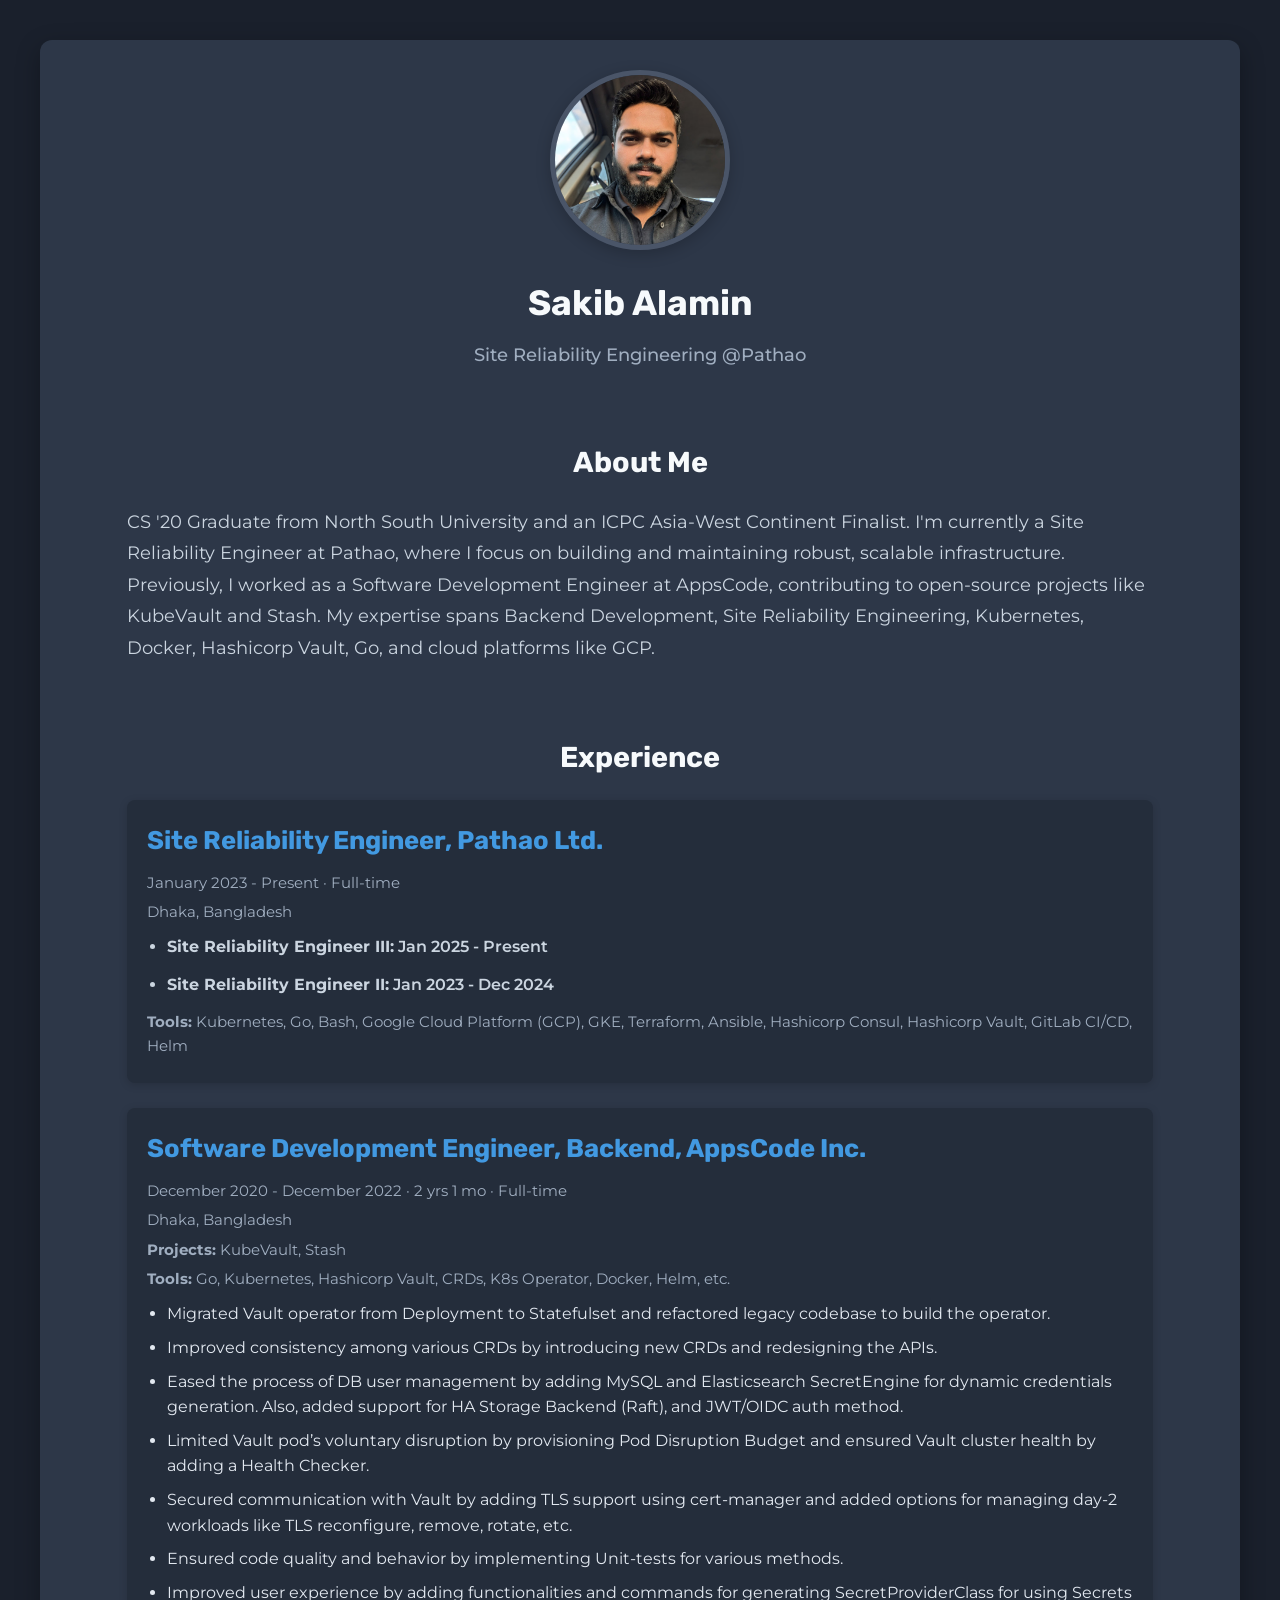
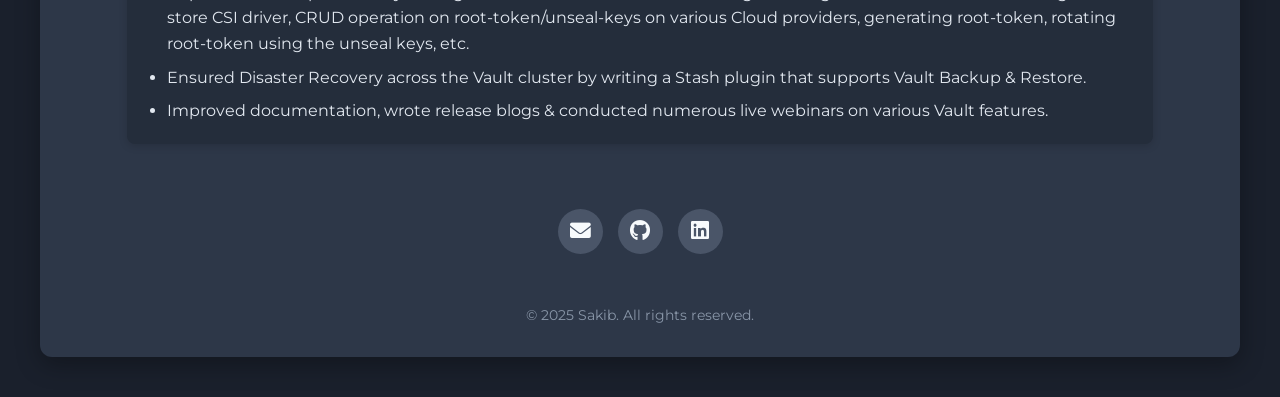
==== index.html @ 0e3717a7 "update 2025" ====
<!DOCTYPE html>
<html lang="en">
<head>
  <title>Sakib Alamin</title>
  <link rel="shortcut icon" type="image/png" href="images/favicon.png"/>
  <meta charset="utf-8">
  <meta name="viewport" content="width=device-width, initial-scale=1">
  <link href="https://fonts.googleapis.com/css2?family=Montserrat:wght@400;500;600;700&family=Rubik:wght@500;700;900&display=swap" rel="stylesheet">
  <link rel="stylesheet" href="https://cdnjs.cloudflare.com/ajax/libs/font-awesome/6.0.0-beta3/css/all.min.css" referrerpolicy="no-referrer" />
  <link rel="stylesheet" href="css/style.css">
</head>
<body>
  <div class="main-content">
    <section class="home section"> 
      <div class="container">
        <div class="intro">
          <img src="images/sakib.jpg" alt="profile" class="shadow-dark">
          <h1> Sakib Alamin </h1>
          <p class="tagline">Site Reliability Engineering @Pathao</p>

          <h2 class="section-title">About Me</h2>
          <p class="about-text">
            CS '20 Graduate from North South University and an ICPC Asia-West Continent Finalist.
            I'm currently a Site Reliability Engineer at Pathao, where I focus on building and maintaining robust, scalable infrastructure.
            Previously, I worked as a Software Development Engineer at AppsCode, contributing to open-source projects like KubeVault and Stash.
            My expertise spans Backend Development, Site Reliability Engineering, Kubernetes, Docker, Hashicorp Vault, Go, and cloud platforms like GCP.
          </p>

          <h2 class="section-title">Experience</h2>
          <div class="experience-section">

            <div class="job-entry">
              <h3>Site Reliability Engineer, Pathao Ltd.</h3>
              <p class="job-duration">January 2023 - Present · Full-time</p>
              <p class="job-location">Dhaka, Bangladesh</p>
              <ul class="job-details">
                <li><strong>Site Reliability Engineer III:</strong> Jan 2025 - Present</li>
                <li><strong>Site Reliability Engineer II:</strong> Jan 2023 - Dec 2024</li>
              </ul>
              <p class="job-tools">
                <strong>Tools:</strong> Kubernetes, Go, Bash, Google Cloud Platform (GCP), GKE, Terraform, Ansible, Hashicorp Consul, Hashicorp Vault, GitLab CI/CD, Helm
              </p>
            </div>

            <div class="job-entry">
              <h3>Software Development Engineer, Backend, AppsCode Inc.</h3>
              <p class="job-duration">December 2020 - December 2022 · 2 yrs 1 mo · Full-time</p>
              <p class="job-location">Dhaka, Bangladesh</p>
              <p class="job-projects"><strong>Projects:</strong> KubeVault, Stash</p>
              <p class="job-tools"><strong>Tools:</strong> Go, Kubernetes, Hashicorp Vault, CRDs, K8s Operator, Docker, Helm, etc.</p>
              <ul class="job-responsibilities">
                <li>Migrated Vault operator from Deployment to Statefulset and refactored legacy codebase to build the operator.</li>
                <li>Improved consistency among various CRDs by introducing new CRDs and redesigning the APIs.</li>
                <li>Eased the process of DB user management by adding MySQL and Elasticsearch SecretEngine for dynamic credentials generation. Also, added support for HA Storage Backend (Raft), and JWT/OIDC auth method.</li>
                <li>Limited Vault pod’s voluntary disruption by provisioning Pod Disruption Budget and ensured Vault cluster health by adding a Health Checker.</li>
                <li>Secured communication with Vault by adding TLS support using cert-manager and added options for managing day-2 workloads like TLS reconfigure, remove, rotate, etc.</li>
                <li>Ensured code quality and behavior by implementing Unit-tests for various methods.</li>
                <li>Improved user experience by adding functionalities and commands for generating SecretProviderClass for using Secrets store CSI driver, CRUD operation on root-token/unseal-keys on various Cloud providers, generating root-token, rotating root-token using the unseal keys, etc.</li>
                <li>Ensured Disaster Recovery across the Vault cluster by writing a Stash plugin that supports Vault Backup & Restore.</li>
                <li>Improved documentation, wrote release blogs & conducted numerous live webinars on various Vault features.</li>
              </ul>
            </div>

          </div> <div class="social-links">
            <a href="mailto:sakibalamin162@gmail.com" target="_blank" title="Email"><i class="fas fa-envelope"></i></a>
            <a href="https://github.com/sakiib" target="_blank" title="GitHub"><i class="fab fa-github"></i></a>
            <a href="https://www.linkedin.com/in/sakibalamin/" target="_blank" title="LinkedIn"><i class="fab fa-linkedin"></i></a>
          </div>
          <div class="footer">
            <p>&copy; 2025 Sakib. All rights reserved.</p>
          </div> 
        </div>
      </div> 
    </section>
  </div>
</body>
</html>
---- css/style.css ----
/*Google fonts*/
 @import url('https://fonts.googleapis.com/css?family=Montserrat:400,500,600,700&display=swap');
 @import url('https://fonts.googleapis.com/css?family=Rubik:500,700,900&display=swap');

/* Universal styles */
* {
    margin: 0;
    padding: 0;
    box-sizing: border-box;
}

html, body {
    /* Removed height: 100% to allow natural content height */
    font-family: 'Montserrat', sans-serif; /* Default body font */
    line-height: 1.6;
    color: #E2E8F0; /* Light gray for general text */
    overflow-x: hidden; /* Prevent horizontal scroll */
    overflow-y: auto; /* Enable vertical scrolling if content overflows */
}

a {
    color: #4299E1; /* A subtle blue for links */
    text-decoration: none;
    transition: color 0.3s ease;
}

a:hover {
    color: #63B3ED; /* Slightly lighter blue on hover */
}

/* Helper classes */
.shadow-dark {
    box-shadow: 0 4px 15px rgba(0, 0, 0, 0.2); /* Softer, slightly larger shadow */
}

/* Main Layout */
.main-content {
    /* Removed min-height: 100vh to allow content to dictate height */
    /* Removed display: flex and align-items: flex-start to allow natural block flow */
    justify-content: center; /* Center horizontally */
    background-color: #1A202C; /* A dark charcoal/blue-gray for the background */
    padding: 20px; /* Add some padding around the content */
}

.section {
    /* Removed display: flex and align-items: flex-start to allow natural block flow */
    /* Removed justify-content: center as it's redundant with container margin: auto */
    width: 100%;
}

.container {
    /* max-width: 800px; Increased max-width for better readability */
    width: 100%;
    margin: auto;
    padding: 20px; /* Inner padding for the container */
}

/* Home Section - Intro (main card) */
.home .intro {
    text-align: center;
    display: flex;
    flex-direction: column; /* Stack elements vertically */
    align-items: center; /* Center items within the column */
    padding: 30px; /* Padding inside the intro box */
    background-color: #2D3748; /* Slightly lighter dark background for the content box */
    border-radius: 12px; /* Nicer rounded corners */
    box-shadow: 0 8px 25px rgba(0, 0, 0, 0.3); /* More pronounced shadow for the card effect */
}

.home .intro img {
    height: 180px; /* Slightly adjusted size */
    width: 180px;
    border-radius: 50%;
    border: 5px solid #4A5568; /* Softer, complementary border color */
    object-fit: cover; /* Ensures image covers the area */
    margin-bottom: 25px; /* Spacing below image */
}

.home .intro h1 {
    font-family: 'Rubik', sans-serif;
    font-size: 2.2rem; /* Scaled font size */
    color: #F7FAFC; /* Pure white for heading */
    font-weight: 700;
    margin: 0 0 10px; /* Adjusted margin */
}

.home .intro p.tagline {
    font-size: 1.1rem;
    font-weight: 500;
    color: #A0AEC0; /* Slightly lighter gray for tagline */
    margin-bottom: 30px; /* More spacing below tagline */
}

/* Section Titles (About, Experience) */
.section-title {
    font-family: 'Rubik', sans-serif;
    font-size: 1.8rem;
    color: #F7FAFC;
    font-weight: 700;
    margin-top: 40px; /* Spacing above section titles */
    margin-bottom: 20px;
    text-align: center;
    width: 100%; /* Ensure it takes full width for centering */
}

/* About Me section */
p.about-text {
    font-size: 1.1rem;
    font-weight: 400;
    color: #CBD5E0; /* Softer text color */
    margin-bottom: 30px; /* Spacing below paragraph */
    line-height: 1.8; /* Improved line height for readability */
    text-align: left; /* Align about text left */
    /* max-width: 600px; Constrain width for readability */
    width: 90%;
    margin-left: auto;
    margin-right: auto;
}

/* Experience Section */
.experience-section {
    width: 90%;
    text-align: left; /* Align job entries left */
    /* max-width: 600px; Constrain width for readability */

    margin-left: auto;
    margin-right: auto;
}

.job-entry {
    background-color: #242D3B; /* Even darker background for individual job entries */
    padding: 20px;
    border-radius: 8px;
    margin-bottom: 25px; /* Space between job entries */
    box-shadow: 0 2px 8px rgba(0, 0, 0, 0.15); /* Subtle shadow for entries */
    transition: transform 0.3s ease, box-shadow 0.3s ease;
}

.job-entry:hover {
    transform: translateY(-5px); /* Slight lift on hover */
    box-shadow: 0 6px 15px rgba(0, 0, 0, 0.25);
}

.job-entry h3 {
    font-family: 'Rubik', sans-serif;
    font-size: 1.6rem; /* Slightly larger for company name */
    color: #4299E1; /* A more prominent blue */
    margin-bottom: 10px; /* More space below company name */
    font-weight: 700; /* Bolder */
}

.job-duration, .job-location, .job-projects, .job-tools {
    font-size: 0.95rem;
    color: #A0AEC0; /* Lighter gray for meta info */
    margin-bottom: 5px;
}

.job-details, .job-responsibilities {
    list-style-type: disc; /* Or 'none' if preferred without bullets */
    margin-left: 20px;
    padding-left: 0;
    margin-top: 10px;
    font-size: 1rem;
    color: #E2E8F0;
}

.job-details li {
    font-weight: 600; /* Make nested roles bolder */
    color: #CBD5E0; /* Keep existing color */
    margin-bottom: 12px; /* Increased spacing for better separation */
}

.job-responsibilities li {
    margin-bottom: 8px;
}

.job-responsibilities li:last-child {
    margin-bottom: 0;
}


/* Social Links */
.social-links {
    margin-top: 40px; /* More spacing before social links */
    display: flex;
    justify-content: center; /* Center social icons horizontally */
    gap: 15px;
}

.social-links a {
    height: 45px;
    width: 45px;
    background-color: #4A5568;
    color: #F7FAFC;
    border-radius: 50%;
    transition: all 0.3s ease;
    font-size: 1.3rem;
    display: flex; /* Use flexbox for perfect centering of icon */
    justify-content: center;
    align-items: center;
}

.social-links a:hover {
    background-color: #4299E1;
    transform: translateY(-3px);
    box-shadow: 0 5px 10px rgba(0, 0, 0, 0.2);
}

/* Footer */
.footer p {
    margin-top: 50px; /* More standard spacing */
    color: #A0AEC0;
    font-size: 0.9rem;
    opacity: 0.8;
}

/* Responsive Adjustments */
@media (max-width: 768px) {
    .main-content {
        padding: 15px;
    }

    .home .intro {
        padding: 20px;
    }

    .home .intro img {
        height: 150px;
        width: 150px;
        margin-bottom: 20px;
    }

    .home .intro h1 {
        font-size: 1.8rem;
    }

    .home .intro p.tagline, p.about-text {
        font-size: 1rem;
    }
    .section-title {
        font-size: 1.5rem;
        margin-top: 30px;
    }

    .job-entry h3 {
        font-size: 1.2rem;
    }
    .job-details li, .job-responsibilities li {
        font-size: 0.9rem;
    }

    .social-links {
        gap: 10px;
    }

    .social-links a {
        height: 40px;
        width: 40px;
        line-height: 40px;
        font-size: 1.1rem;
    }

    .footer p {
        margin-top: 30px;
        font-size: 0.8rem;
    }
}

@media (max-width: 480px) {
    .main-content {
        padding: 10px;
    }

    .home .intro {
        padding: 15px;
    }

    .home .intro img {
        height: 120px;
        width: 120px;
    }

    .home .intro h1 {
        font-size: 1.5rem;
    }
    .section-title {
        font-size: 1.3rem;
    }
    .job-entry h3 {
        font-size: 1.1rem;
    }
    .job-details li, .job-responsibilities li {
        font-size: 0.85rem;
    }
}
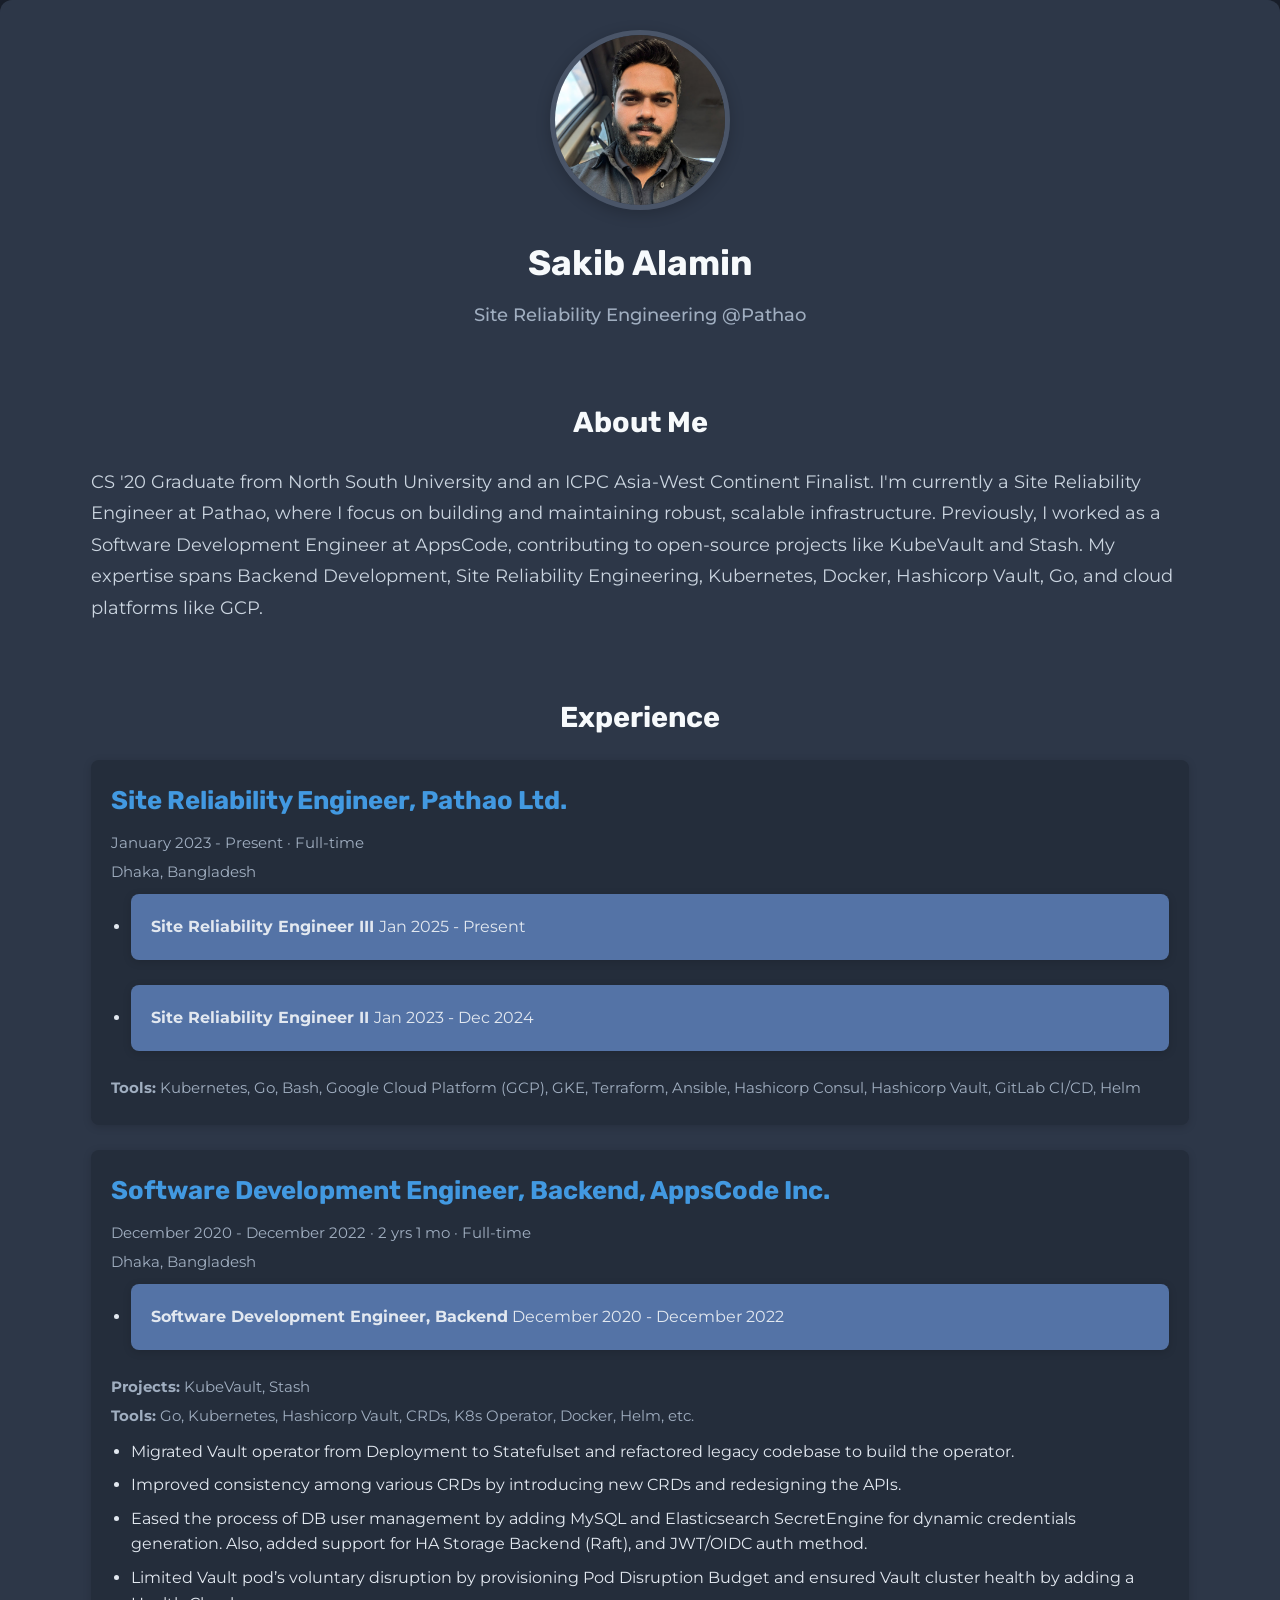
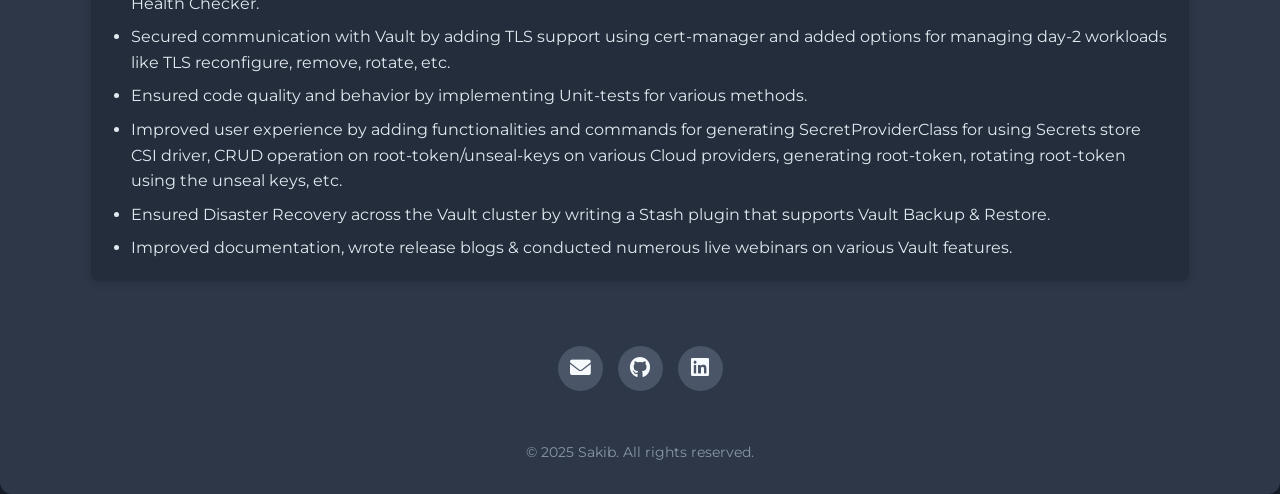
==== commit 5bf6dcce: "update 2025" ====
--- a/index.html
+++ b/index.html
@@ -34,8 +34,8 @@
               <p class="job-duration">January 2023 - Present · Full-time</p>
               <p class="job-location">Dhaka, Bangladesh</p>
               <ul class="job-details">
-                <li><strong>Site Reliability Engineer III:</strong> Jan 2025 - Present</li>
-                <li><strong>Site Reliability Engineer II:</strong> Jan 2023 - Dec 2024</li>
+                <li><strong>Site Reliability Engineer III </strong> Jan 2025 - Present</li>
+                <li><strong>Site Reliability Engineer II </strong> Jan 2023 - Dec 2024</li>
               </ul>
               <p class="job-tools">
                 <strong>Tools:</strong> Kubernetes, Go, Bash, Google Cloud Platform (GCP), GKE, Terraform, Ansible, Hashicorp Consul, Hashicorp Vault, GitLab CI/CD, Helm
@@ -46,6 +46,9 @@
               <h3>Software Development Engineer, Backend, AppsCode Inc.</h3>
               <p class="job-duration">December 2020 - December 2022 · 2 yrs 1 mo · Full-time</p>
               <p class="job-location">Dhaka, Bangladesh</p>
+              <ul class="job-details">
+                <li><strong>Software Development Engineer, Backend</strong> December 2020 - December 2022</li>
+              </ul>
               <p class="job-projects"><strong>Projects:</strong> KubeVault, Stash</p>
               <p class="job-tools"><strong>Tools:</strong> Go, Kubernetes, Hashicorp Vault, CRDs, K8s Operator, Docker, Helm, etc.</p>
               <ul class="job-responsibilities">
--- a/css/style.css
+++ b/css/style.css
@@ -39,7 +39,7 @@
     /* Removed display: flex and align-items: flex-start to allow natural block flow */
     justify-content: center; /* Center horizontally */
     background-color: #1A202C; /* A dark charcoal/blue-gray for the background */
-    padding: 20px; /* Add some padding around the content */
+    /* padding: 20px; Add some padding around the content */
 }
 
 .section {
@@ -52,7 +52,7 @@
     /* max-width: 800px; Increased max-width for better readability */
     width: 100%;
     margin: auto;
-    padding: 20px; /* Inner padding for the container */
+    /* padding: 20px; Inner padding for the container */
 }
 
 /* Home Section - Intro (main card) */
@@ -165,9 +165,12 @@
 }
 
 .job-details li {
-    font-weight: 600; /* Make nested roles bolder */
-    color: #CBD5E0; /* Keep existing color */
-    margin-bottom: 12px; /* Increased spacing for better separation */
+    background-color: #5473a6; /* Even darker background for individual job entries */
+    padding: 20px;
+    border-radius: 8px;
+    margin-bottom: 25px; /* Space between job entries */
+    box-shadow: 0 2px 8px rgba(0, 0, 0, 0.15); /* Subtle shadow for entries */
+    transition: transform 0.3s ease, box-shadow 0.3s ease;
 }
 
 .job-responsibilities li {
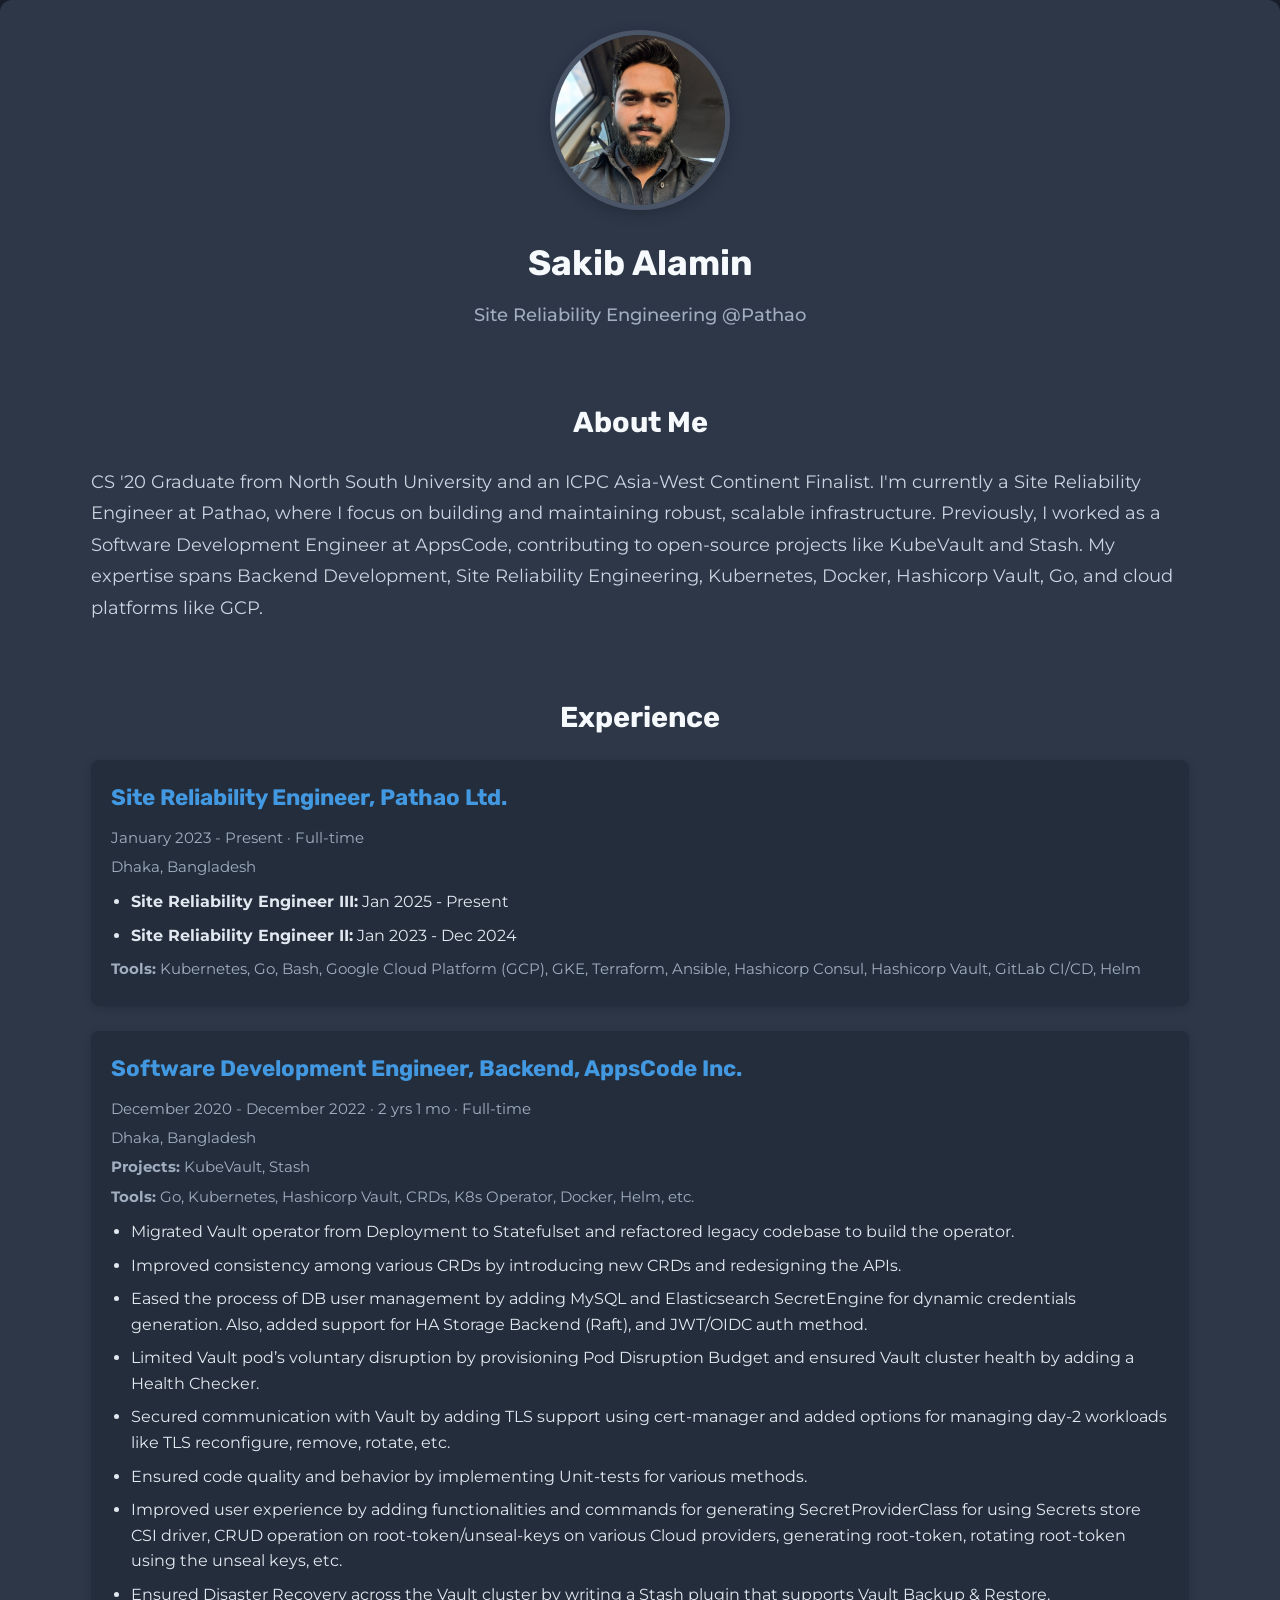
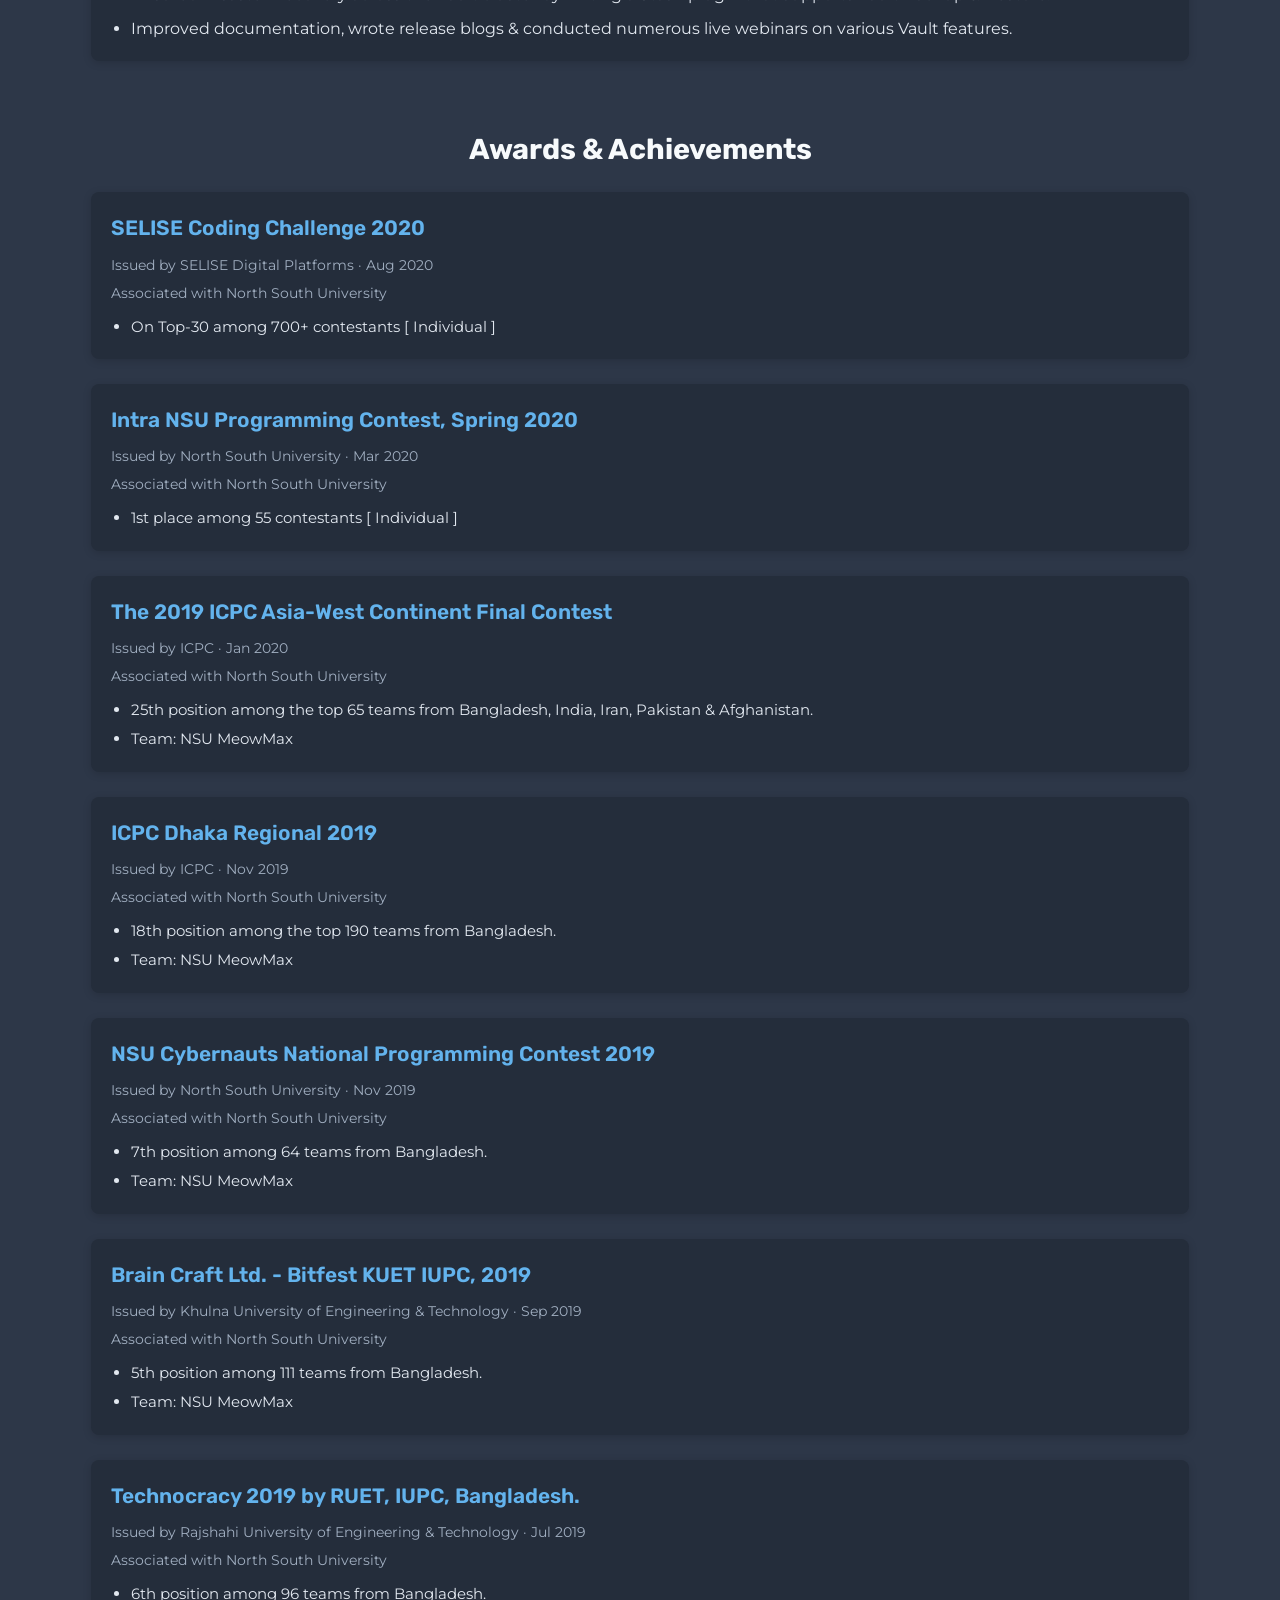
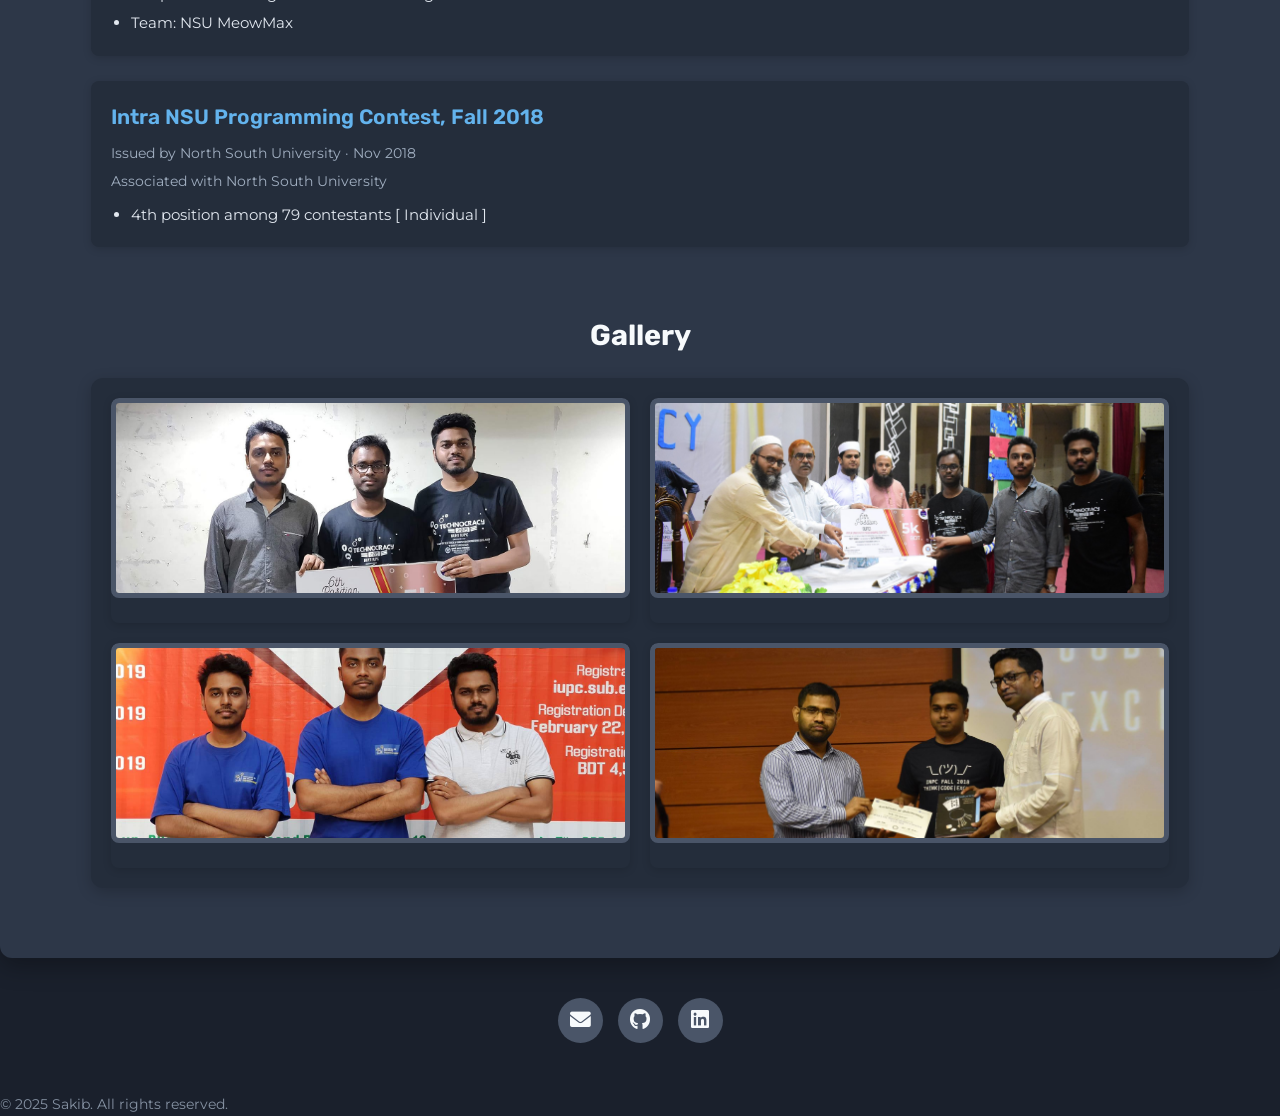
==== commit e26c99bb: "update 2025" ====
--- a/index.html
+++ b/index.html
@@ -34,8 +34,8 @@
               <p class="job-duration">January 2023 - Present · Full-time</p>
               <p class="job-location">Dhaka, Bangladesh</p>
               <ul class="job-details">
-                <li><strong>Site Reliability Engineer III </strong> Jan 2025 - Present</li>
-                <li><strong>Site Reliability Engineer II </strong> Jan 2023 - Dec 2024</li>
+                <li><strong>Site Reliability Engineer III:</strong> Jan 2025 - Present</li>
+                <li><strong>Site Reliability Engineer II:</strong> Jan 2023 - Dec 2024</li>
               </ul>
               <p class="job-tools">
                 <strong>Tools:</strong> Kubernetes, Go, Bash, Google Cloud Platform (GCP), GKE, Terraform, Ansible, Hashicorp Consul, Hashicorp Vault, GitLab CI/CD, Helm
@@ -46,9 +46,6 @@
               <h3>Software Development Engineer, Backend, AppsCode Inc.</h3>
               <p class="job-duration">December 2020 - December 2022 · 2 yrs 1 mo · Full-time</p>
               <p class="job-location">Dhaka, Bangladesh</p>
-              <ul class="job-details">
-                <li><strong>Software Development Engineer, Backend</strong> December 2020 - December 2022</li>
-              </ul>
               <p class="job-projects"><strong>Projects:</strong> KubeVault, Stash</p>
               <p class="job-tools"><strong>Tools:</strong> Go, Kubernetes, Hashicorp Vault, CRDs, K8s Operator, Docker, Helm, etc.</p>
               <ul class="job-responsibilities">
@@ -64,6 +61,102 @@
               </ul>
             </div>
 
+          </div> <h2 class="section-title">Awards & Achievements</h2>
+          <div class="awards-section">
+
+            <div class="award-entry">
+              <h3>SELISE Coding Challenge 2020</h3>
+              <p class="award-meta">Issued by SELISE Digital Platforms · Aug 2020</p>
+              <p class="award-association">Associated with North South University</p>
+              <ul class="award-details">
+                <li>On Top-30 among 700+ contestants [ Individual ]</li>
+              </ul>
+            </div>
+
+            <div class="award-entry">
+              <h3>Intra NSU Programming Contest, Spring 2020</h3>
+              <p class="award-meta">Issued by North South University · Mar 2020</p>
+              <p class="award-association">Associated with North South University</p>
+              <ul class="award-details">
+                <li>1st place among 55 contestants [ Individual ]</li>
+              </ul>
+            </div>
+
+            <div class="award-entry">
+              <h3>The 2019 ICPC Asia-West Continent Final Contest</h3>
+              <p class="award-meta">Issued by ICPC · Jan 2020</p>
+              <p class="award-association">Associated with North South University</p>
+              <ul class="award-details">
+                <li>25th position among the top 65 teams from Bangladesh, India, Iran, Pakistan & Afghanistan.</li>
+                <li>Team: NSU MeowMax</li>
+              </ul>
+            </div>
+
+            <div class="award-entry">
+              <h3>ICPC Dhaka Regional 2019</h3>
+              <p class="award-meta">Issued by ICPC · Nov 2019</p>
+              <p class="award-association">Associated with North South University</p>
+              <ul class="award-details">
+                <li>18th position among the top 190 teams from Bangladesh.</li>
+                <li>Team: NSU MeowMax</li>
+              </ul>
+            </div>
+
+            <div class="award-entry">
+              <h3>NSU Cybernauts National Programming Contest 2019</h3>
+              <p class="award-meta">Issued by North South University · Nov 2019</p>
+              <p class="award-association">Associated with North South University</p>
+              <ul class="award-details">
+                <li>7th position among 64 teams from Bangladesh.</li>
+                <li>Team: NSU MeowMax</li>
+              </ul>
+            </div>
+
+            <div class="award-entry">
+              <h3>Brain Craft Ltd. - Bitfest KUET IUPC, 2019</h3>
+              <p class="award-meta">Issued by Khulna University of Engineering & Technology · Sep 2019</p>
+              <p class="award-association">Associated with North South University</p>
+              <ul class="award-details">
+                <li>5th position among 111 teams from Bangladesh.</li>
+                <li>Team: NSU MeowMax</li>
+              </ul>
+            </div>
+
+            <div class="award-entry">
+              <h3>Technocracy 2019 by RUET, IUPC, Bangladesh.</h3>
+              <p class="award-meta">Issued by Rajshahi University of Engineering & Technology · Jul 2019</p>
+              <p class="award-association">Associated with North South University</p>
+              <ul class="award-details">
+                <li>6th position among 96 teams from Bangladesh.</li>
+                <li>Team: NSU MeowMax</li>
+              </ul>
+            </div>
+
+            <div class="award-entry">
+              <h3>Intra NSU Programming Contest, Fall 2018</h3>
+              <p class="award-meta">Issued by North South University · Nov 2018</p>
+              <p class="award-association">Associated with North South University</p>
+              <ul class="award-details">
+                <li>4th position among 79 contestants [ Individual ]</li>
+              </ul>
+            </div>
+          
+          </div> <h2 class="section-title">Gallery</h2>
+          <div class="image-gallery">
+            <div class="gallery-item">
+              <img src="images/image-1.jpg" alt="Description of image 1">
+            </div>
+            <div class="gallery-item">
+              <img src="images/image-2.jpg" alt="Description of image 2">
+            </div>
+            <div class="gallery-item">
+              <img src="images/image-3.jpg" alt="Description of image 3">
+            </div>
+            <div class="gallery-item">
+              <img src="images/image-4.jpg" alt="Description of image 4">
+            </div>
+            </div>
+
           </div> <div class="social-links">
             <a href="mailto:sakibalamin162@gmail.com" target="_blank" title="Email"><i class="fas fa-envelope"></i></a>
             <a href="https://github.com/sakiib" target="_blank" title="GitHub"><i class="fab fa-github"></i></a>
@@ -77,4 +170,4 @@
     </section>
   </div>
 </body>
-</html>
+</html>
--- a/css/style.css
+++ b/css/style.css
@@ -1,6 +1,6 @@
- /*Google fonts*/
- @import url('https://fonts.googleapis.com/css?family=Montserrat:400,500,600,700&display=swap');
- @import url('https://fonts.googleapis.com/css?family=Rubik:500,700,900&display=swap');
+/*Google fonts*/
+@import url('https://fonts.googleapis.com/css?family=Montserrat:400,500,600,700&display=swap');
+@import url('https://fonts.googleapis.com/css?family=Rubik:500,700,900&display=swap');
 
 /* Universal styles */
 * {
@@ -10,7 +10,6 @@
 }
 
 html, body {
-    /* Removed height: 100% to allow natural content height */
     font-family: 'Montserrat', sans-serif; /* Default body font */
     line-height: 1.6;
     color: #E2E8F0; /* Light gray for general text */
@@ -35,24 +34,17 @@
 
 /* Main Layout */
 .main-content {
-    /* Removed min-height: 100vh to allow content to dictate height */
-    /* Removed display: flex and align-items: flex-start to allow natural block flow */
     justify-content: center; /* Center horizontally */
     background-color: #1A202C; /* A dark charcoal/blue-gray for the background */
-    /* padding: 20px; Add some padding around the content */
 }
 
 .section {
-    /* Removed display: flex and align-items: flex-start to allow natural block flow */
-    /* Removed justify-content: center as it's redundant with container margin: auto */
     width: 100%;
 }
 
 .container {
-    /* max-width: 800px; Increased max-width for better readability */
     width: 100%;
     margin: auto;
-    /* padding: 20px; Inner padding for the container */
 }
 
 /* Home Section - Intro (main card) */
@@ -70,7 +62,7 @@
 .home .intro img {
     height: 180px; /* Slightly adjusted size */
     width: 180px;
-    border-radius: 50%;
+    border-radius: 50%; /* This makes the profile picture circular */
     border: 5px solid #4A5568; /* Softer, complementary border color */
     object-fit: cover; /* Ensures image covers the area */
     margin-bottom: 25px; /* Spacing below image */
@@ -91,7 +83,7 @@
     margin-bottom: 30px; /* More spacing below tagline */
 }
 
-/* Section Titles (About, Experience) */
+/* Section Titles (About, Experience, Awards, Gallery) */
 .section-title {
     font-family: 'Rubik', sans-serif;
     font-size: 1.8rem;
@@ -111,52 +103,58 @@
     margin-bottom: 30px; /* Spacing below paragraph */
     line-height: 1.8; /* Improved line height for readability */
     text-align: left; /* Align about text left */
-    /* max-width: 600px; Constrain width for readability */
     width: 90%;
     margin-left: auto;
     margin-right: auto;
 }
 
 /* Experience Section */
-.experience-section {
+.experience-section, .awards-section { /* Added .awards-section here for shared styling */
     width: 90%;
-    text-align: left; /* Align job entries left */
-    /* max-width: 600px; Constrain width for readability */
-
+    text-align: left;
     margin-left: auto;
     margin-right: auto;
 }
 
-.job-entry {
-    background-color: #242D3B; /* Even darker background for individual job entries */
+.job-entry, .award-entry { /* Shared styling for job and award entries */
+    background-color: #242D3B;
     padding: 20px;
     border-radius: 8px;
-    margin-bottom: 25px; /* Space between job entries */
-    box-shadow: 0 2px 8px rgba(0, 0, 0, 0.15); /* Subtle shadow for entries */
+    margin-bottom: 25px;
+    box-shadow: 0 2px 8px rgba(0, 0, 0, 0.15);
     transition: transform 0.3s ease, box-shadow 0.3s ease;
 }
 
-.job-entry:hover {
-    transform: translateY(-5px); /* Slight lift on hover */
+.job-entry:hover, .award-entry:hover {
+    transform: translateY(-5px);
     box-shadow: 0 6px 15px rgba(0, 0, 0, 0.25);
 }
 
 .job-entry h3 {
     font-family: 'Rubik', sans-serif;
-    font-size: 1.6rem; /* Slightly larger for company name */
-    color: #4299E1; /* A more prominent blue */
-    margin-bottom: 10px; /* More space below company name */
-    font-weight: 700; /* Bolder */
+    font-size: 1.4rem;
+    color: #4299E1;
+    margin-bottom: 10px;
+    font-weight: 700;
+}
+
+.job-entry h4 {
+    font-family: 'Montserrat', sans-serif;
+    font-size: 1.1rem;
+    color: #CBD5E0;
+    margin-top: 15px;
+    margin-bottom: 5px;
+    font-weight: 600;
 }
 
 .job-duration, .job-location, .job-projects, .job-tools {
     font-size: 0.95rem;
-    color: #A0AEC0; /* Lighter gray for meta info */
+    color: #A0AEC0;
     margin-bottom: 5px;
 }
 
 .job-details, .job-responsibilities {
-    list-style-type: disc; /* Or 'none' if preferred without bullets */
+    list-style-type: disc;
     margin-left: 20px;
     padding-left: 0;
     margin-top: 10px;
@@ -164,20 +162,43 @@
     color: #E2E8F0;
 }
 
-.job-details li {
-    background-color: #5473a6; /* Even darker background for individual job entries */
-    padding: 20px;
-    border-radius: 8px;
-    margin-bottom: 25px; /* Space between job entries */
-    box-shadow: 0 2px 8px rgba(0, 0, 0, 0.15); /* Subtle shadow for entries */
-    transition: transform 0.3s ease, box-shadow 0.3s ease;
-}
-
-.job-responsibilities li {
+.job-details li, .job-responsibilities li {
     margin-bottom: 8px;
 }
 
 .job-responsibilities li:last-child {
+    margin-bottom: 0;
+}
+
+/* Awards & Achievements Section */
+.award-entry h3 {
+    font-family: 'Rubik', sans-serif;
+    font-size: 1.3rem;
+    color: #63B3ED; /* Softer blue for award titles */
+    margin-bottom: 8px;
+    font-weight: 600;
+}
+
+.award-meta, .award-association {
+    font-size: 0.9rem;
+    color: #A0AEC0;
+    margin-bottom: 5px;
+}
+
+.award-details {
+    list-style-type: disc;
+    margin-left: 20px;
+    padding-left: 0;
+    margin-top: 10px;
+    font-size: 0.95rem;
+    color: #E2E8F0;
+}
+
+.award-details li {
+    margin-bottom: 5px;
+}
+
+.award-details li:last-child {
     margin-bottom: 0;
 }
 
@@ -217,6 +238,46 @@
     opacity: 0.8;
 }
 
+
+/* Image Gallery Section */
+.image-gallery {
+    width: 90%;
+    margin: 0 auto 40px auto; /* Center the gallery and add bottom margin */
+    display: grid;
+    grid-template-columns: repeat(2, 1fr); /* FORCES two columns */
+    gap: 20px; /* Space between images */
+    padding: 20px; /* Added padding around the whole gallery grid */
+    background-color: #242D3B; /* Slightly darker background for the gallery container */
+    border-radius: 12px;
+    box-shadow: 0 4px 15px rgba(0, 0, 0, 0.2);
+}
+
+.gallery-item {
+    border-radius: 8px;
+    overflow: hidden; /* Hide overflow for rounded corners on image */
+    box-shadow: 0 2px 8px rgba(0, 0, 0, 0.15);
+    transition: transform 0.3s ease, box-shadow 0.3s ease;
+    display: flex; /* Use flexbox to center image vertically if needed */
+    justify-content: center;
+    align-items: center;
+}
+
+.gallery-item:hover {
+    transform: scale(1.03); /* Subtle zoom on hover */
+    box-shadow: 0 8px 20px rgba(0, 0, 0, 0.3);
+}
+
+/* --- SPECIFICITY FIX FOR GALLERY IMAGES --- */
+/* This rule targets images specifically within the .image-gallery to override any broader image styles */
+.image-gallery .gallery-item img {
+    width: 100%;
+    height: 200px; /* Fixed height for rectangular images, adjust as needed */
+    object-fit: cover; /* Ensures images fill the space without distortion */
+    display: block; /* Remove extra space below image */
+    border-radius: 8px; /* Set to 8px for rectangular (or 0 for sharp) */
+}
+
+
 /* Responsive Adjustments */
 @media (max-width: 768px) {
     .main-content {
@@ -250,6 +311,22 @@
     }
     .job-details li, .job-responsibilities li {
         font-size: 0.9rem;
+    }
+
+    .award-entry h3 {
+        font-size: 1.1rem;
+    }
+    .award-meta, .award-association, .award-details li {
+        font-size: 0.85rem;
+    }
+
+    .image-gallery {
+        grid-template-columns: repeat(2, 1fr); /* Keep 2 columns on tablets */
+        gap: 15px;
+        padding: 15px;
+    }
+    .image-gallery .gallery-item img { /* Ensure specificity in media query too */
+        height: 180px; /* Adjust image height for tablets */
     }
 
     .social-links {
@@ -269,6 +346,18 @@
     }
 }
 
+/* New breakpoint for smaller screens (like portrait phones) */
+@media (max-width: 580px) {
+    .image-gallery {
+        grid-template-columns: 1fr; /* Stack images in a single column */
+        gap: 10px;
+        padding: 10px;
+    }
+    .image-gallery .gallery-item img { /* Ensure specificity in media query too */
+        height: 160px; /* Make images a bit taller when stacked */
+    }
+}
+
 @media (max-width: 480px) {
     .main-content {
         padding: 10px;
@@ -295,4 +384,10 @@
     .job-details li, .job-responsibilities li {
         font-size: 0.85rem;
     }
-}
+    .award-entry h3 {
+        font-size: 1rem;
+    }
+    .award-meta, .award-association, .award-details li {
+        font-size: 0.8rem;
+    }
+}
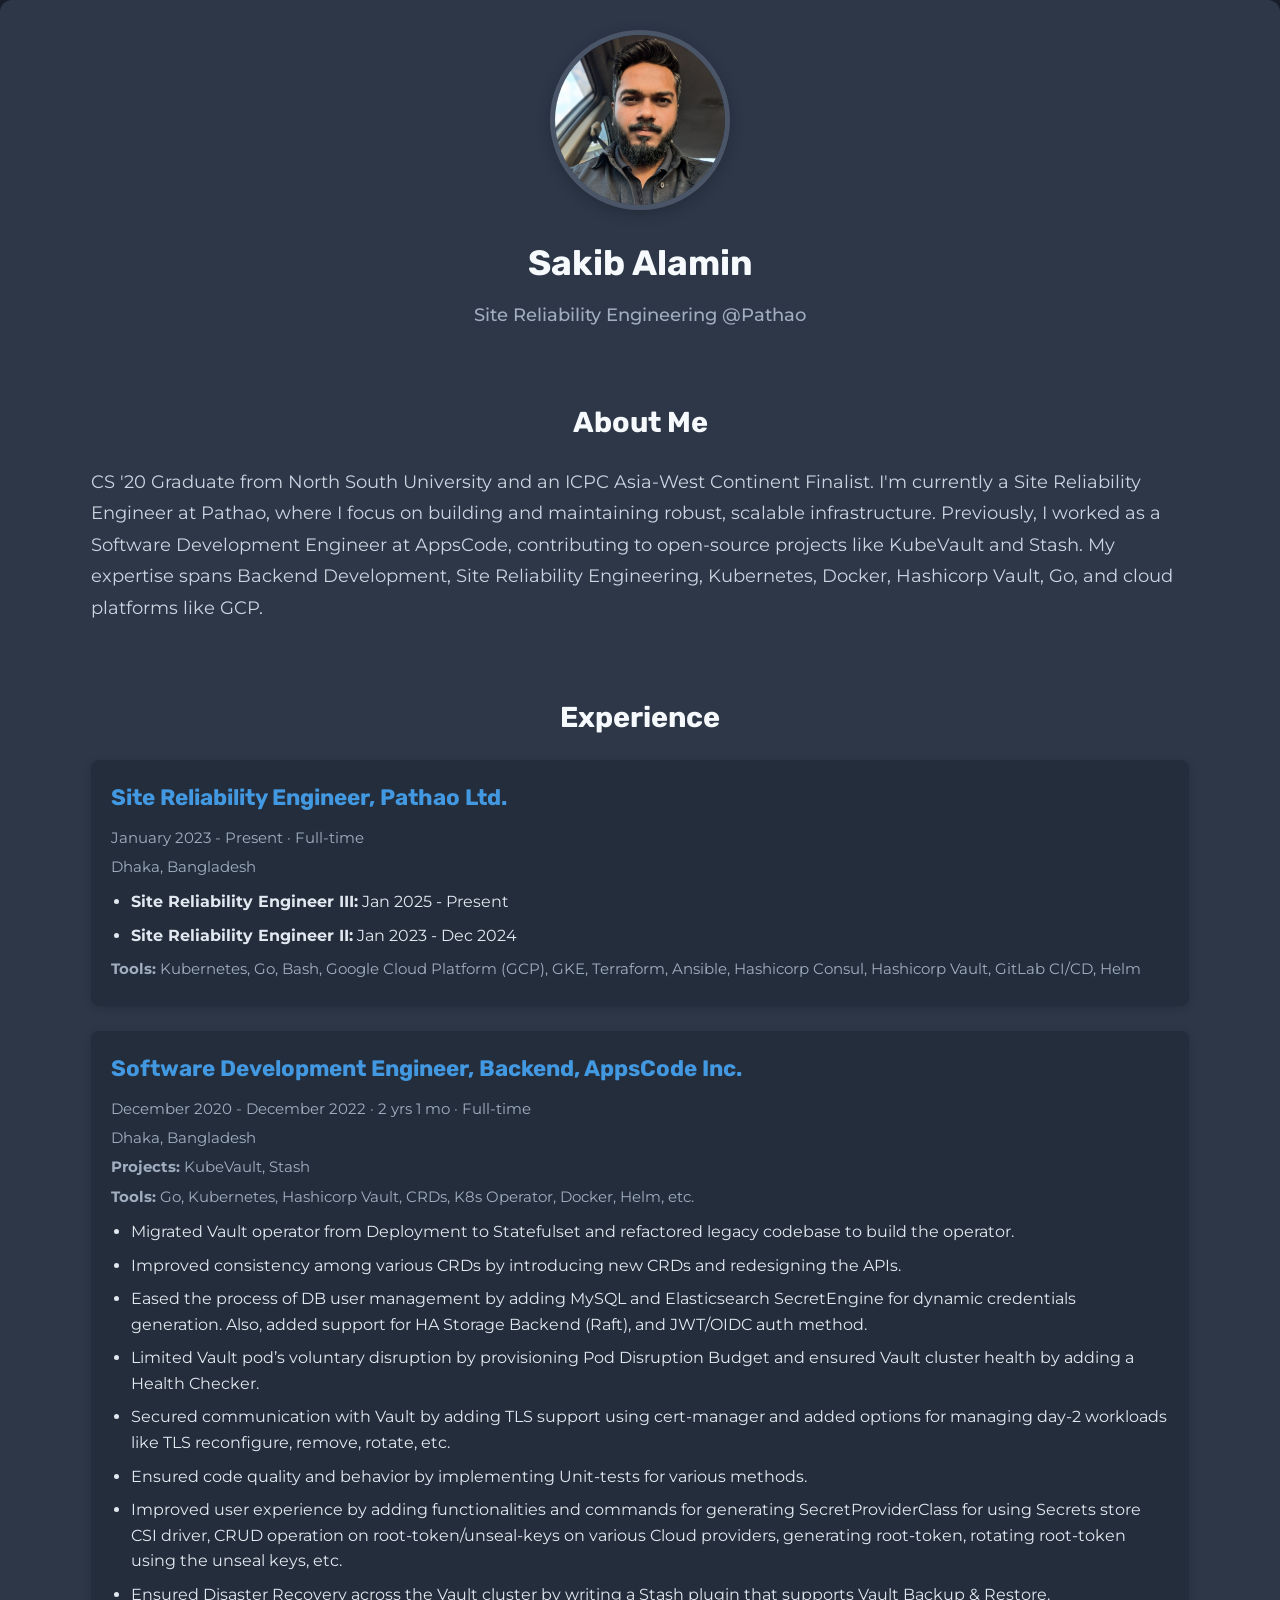
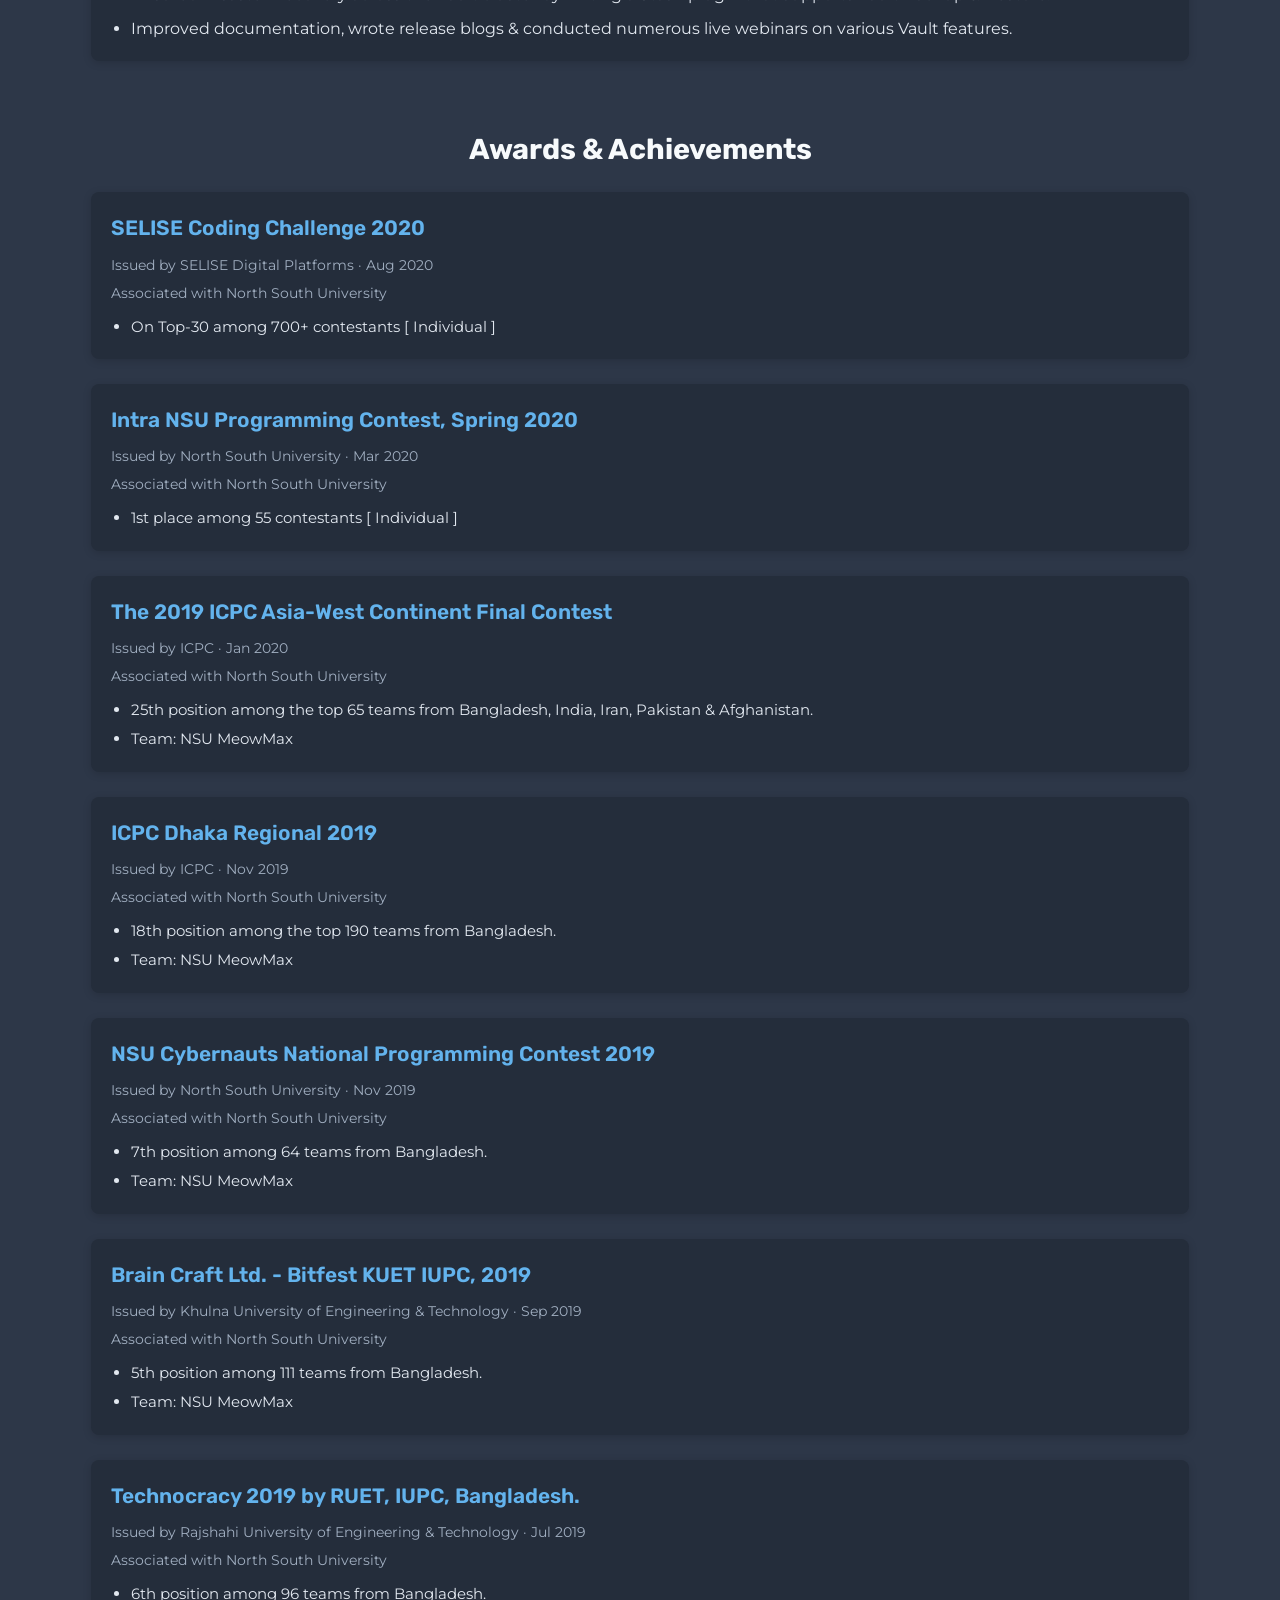
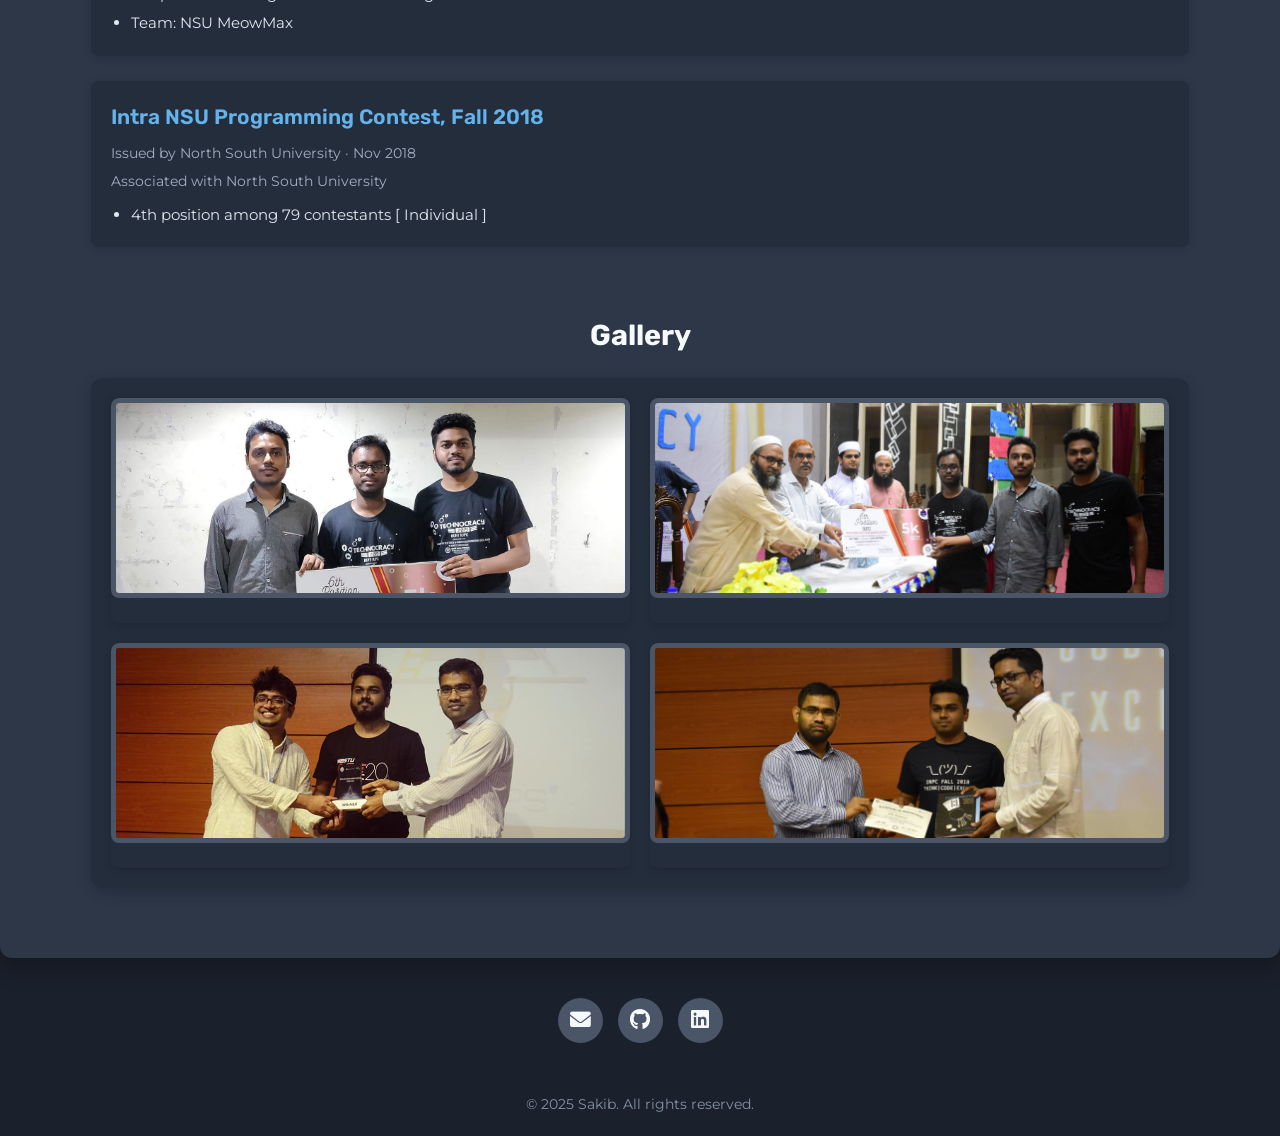
==== commit d2810bf7: "update 2025" ====
--- a/index.html
+++ b/index.html
@@ -150,7 +150,7 @@
               <img src="images/image-2.jpg" alt="Description of image 2">
             </div>
             <div class="gallery-item">
-              <img src="images/image-3.jpg" alt="Description of image 3">
+              <img src="images/image-5.jpg" alt="Description of image 3">
             </div>
             <div class="gallery-item">
               <img src="images/image-4.jpg" alt="Description of image 4">
--- a/css/style.css
+++ b/css/style.css
@@ -231,6 +231,13 @@
 }
 
 /* Footer */
+.footer { /* Added this rule for the footer container */
+    width: 100%; /* Ensure it takes full width */
+    text-align: center; /* Center its inline content (like the p tag's text) */
+    padding-bottom: 20px; /* Add some padding at the bottom if needed */
+}
+
+/* Footer */
 .footer p {
     margin-top: 50px; /* More standard spacing */
     color: #A0AEC0;
@@ -351,7 +358,7 @@
     .image-gallery {
         grid-template-columns: 1fr; /* Stack images in a single column */
         gap: 10px;
-        padding: 10px;
+        padding: 2px;
     }
     .image-gallery .gallery-item img { /* Ensure specificity in media query too */
         height: 160px; /* Make images a bit taller when stacked */
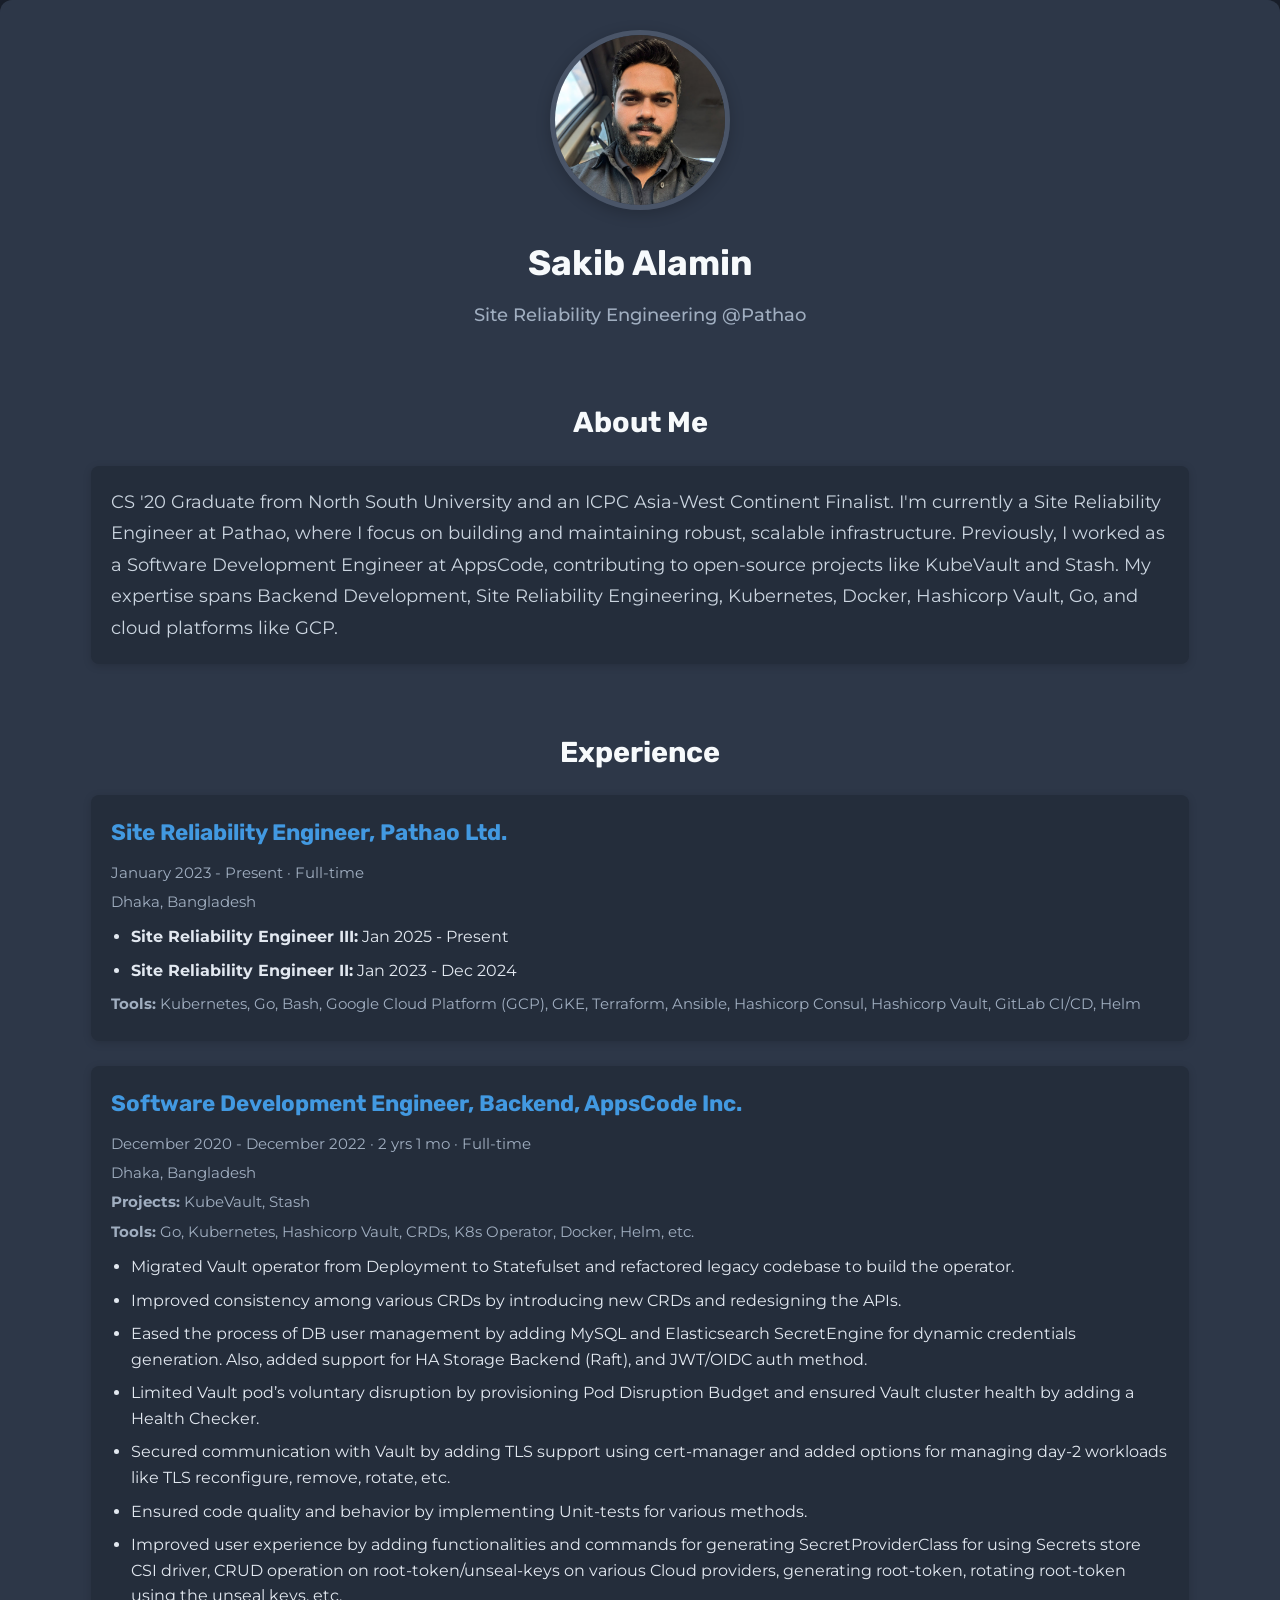
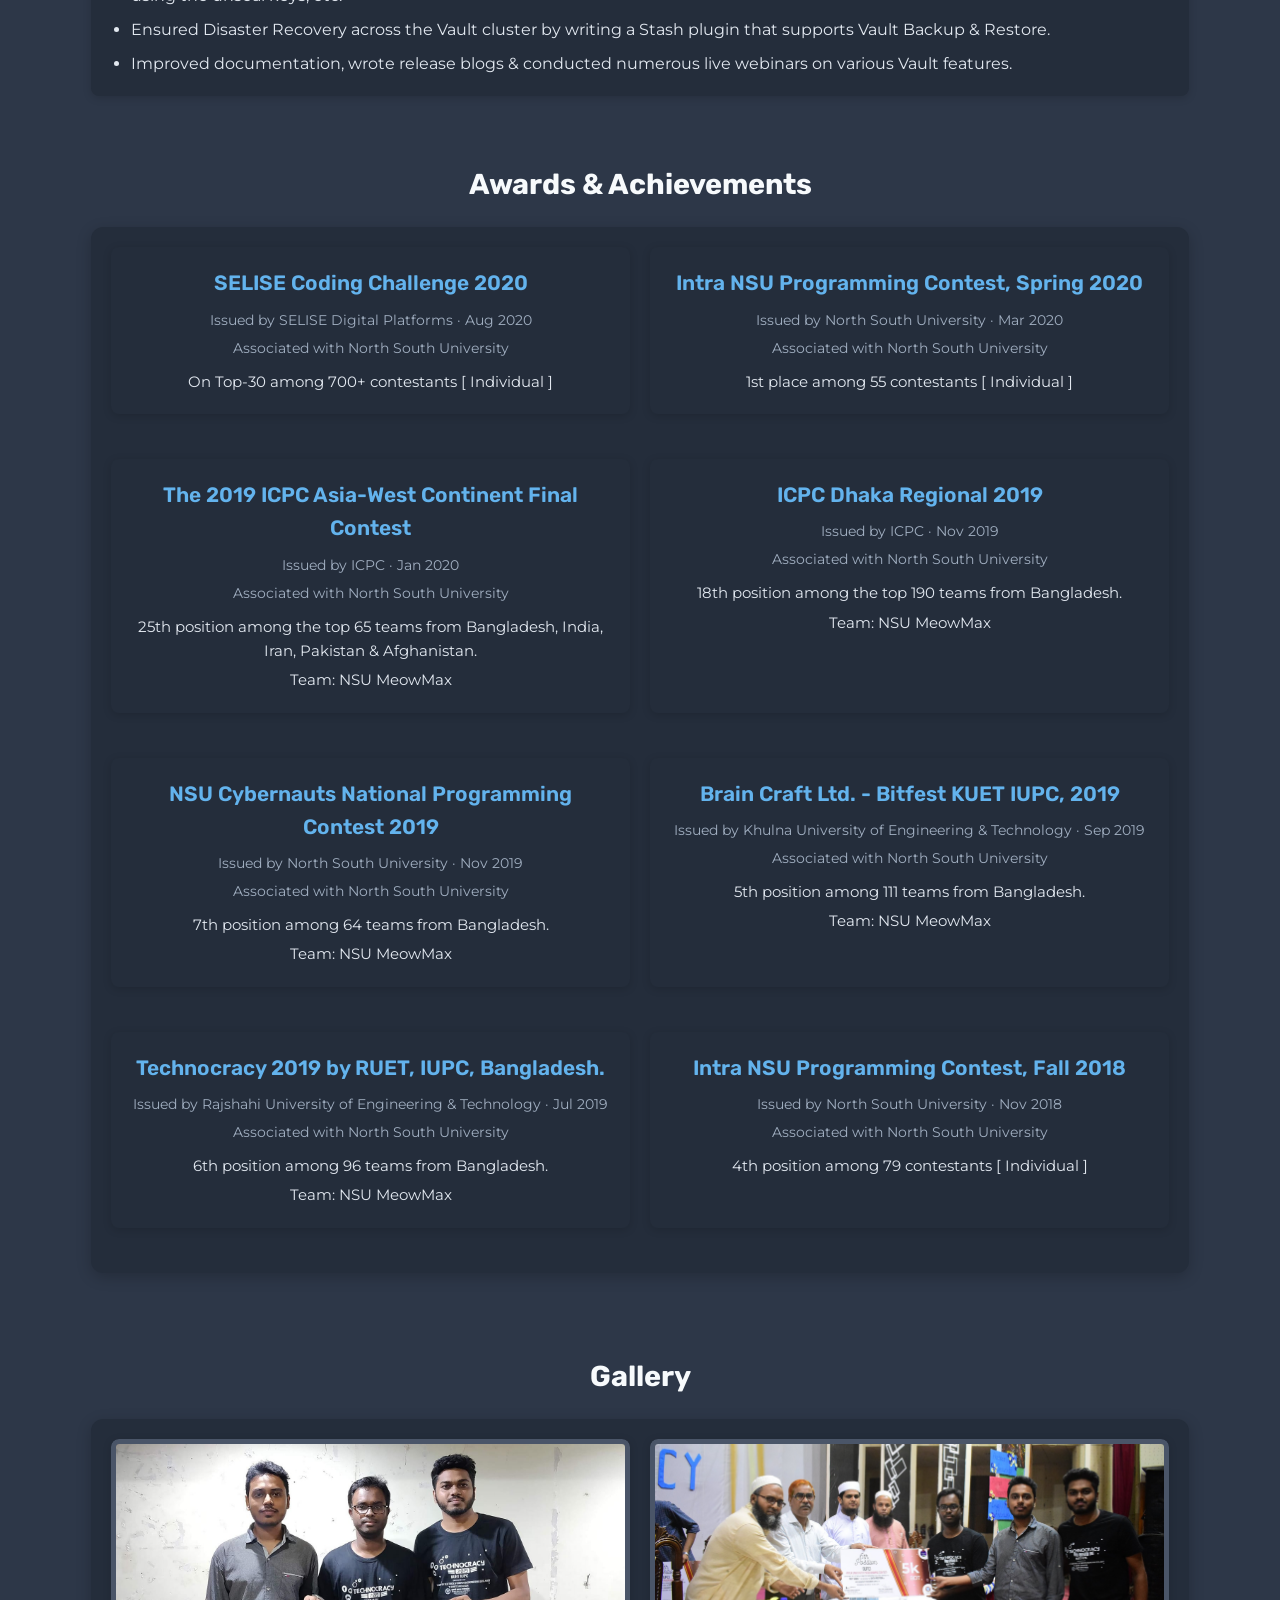
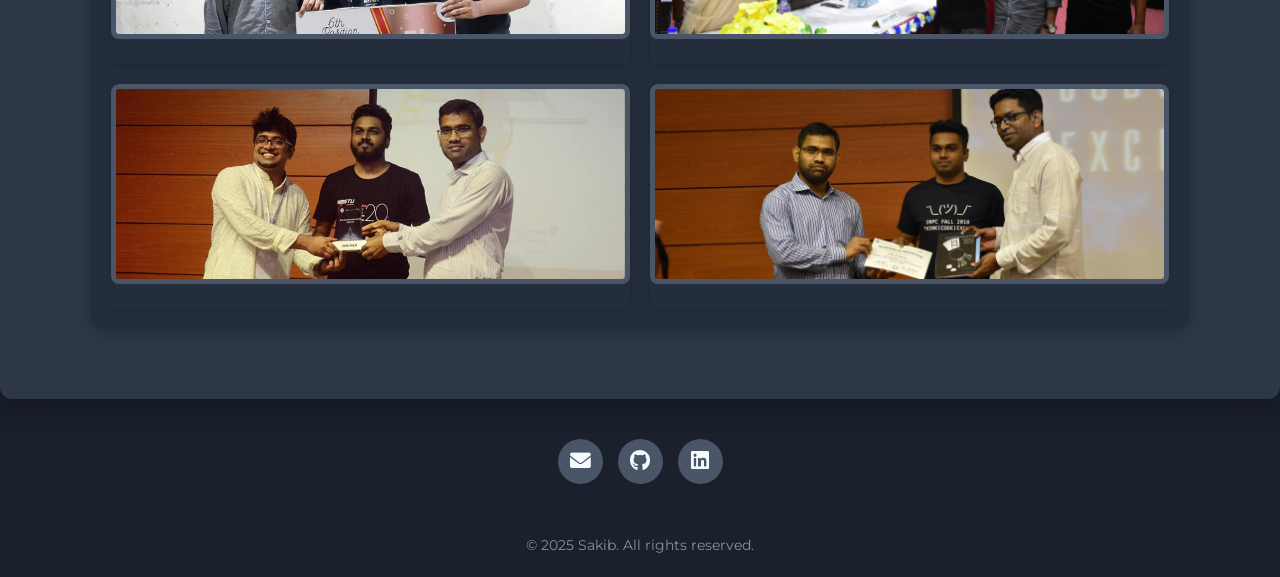
==== commit 9c9ac9e4: "update 2025" ====
--- a/index.html
+++ b/index.html
@@ -19,12 +19,14 @@
           <p class="tagline">Site Reliability Engineering @Pathao</p>
 
           <h2 class="section-title">About Me</h2>
-          <p class="about-text">
-            CS '20 Graduate from North South University and an ICPC Asia-West Continent Finalist.
-            I'm currently a Site Reliability Engineer at Pathao, where I focus on building and maintaining robust, scalable infrastructure.
-            Previously, I worked as a Software Development Engineer at AppsCode, contributing to open-source projects like KubeVault and Stash.
-            My expertise spans Backend Development, Site Reliability Engineering, Kubernetes, Docker, Hashicorp Vault, Go, and cloud platforms like GCP.
-          </p>
+          <div class="about-me-box">
+            <p class="about-text">
+              CS '20 Graduate from North South University and an ICPC Asia-West Continent Finalist.
+              I'm currently a Site Reliability Engineer at Pathao, where I focus on building and maintaining robust, scalable infrastructure.
+              Previously, I worked as a Software Development Engineer at AppsCode, contributing to open-source projects like KubeVault and Stash.
+              My expertise spans Backend Development, Site Reliability Engineering, Kubernetes, Docker, Hashicorp Vault, Go, and cloud platforms like GCP.
+            </p>
+          </div>
 
           <h2 class="section-title">Experience</h2>
           <div class="experience-section">
@@ -170,4 +172,4 @@
     </section>
   </div>
 </body>
-</html>+</html>
--- a/css/style.css
+++ b/css/style.css
@@ -96,24 +96,54 @@
 }
 
 /* About Me section */
+.about-me-box {
+    width: 90%;
+    text-align: left;
+    margin-left: auto;
+    margin-right: auto;
+    background-color: #242D3B; /* Same as job/award entry background */
+    padding: 20px;
+    border-radius: 8px;
+    margin-bottom: 25px; /* Spacing below the box */
+    box-shadow: 0 2px 8px rgba(0, 0, 0, 0.15);
+    transition: transform 0.3s ease, box-shadow 0.3s ease;
+}
+
+.about-me-box:hover {
+    transform: translateY(-5px);
+    box-shadow: 0 6px 15px rgba(0, 0, 0, 0.25);
+}
+
 p.about-text {
     font-size: 1.1rem;
     font-weight: 400;
     color: #CBD5E0; /* Softer text color */
-    margin-bottom: 30px; /* Spacing below paragraph */
+    margin-bottom: 0; /* Remove bottom margin as it's now inside a box */
     line-height: 1.8; /* Improved line height for readability */
     text-align: left; /* Align about text left */
-    width: 90%;
-    margin-left: auto;
-    margin-right: auto;
+    width: 100%; /* Take full width of its parent box */
+    margin-left: 0; /* Remove auto margins as it's now inside a box */
+    margin-right: 0;
 }
 
 /* Experience Section */
-.experience-section, .awards-section { /* Added .awards-section here for shared styling */
+.experience-section {
     width: 90%;
     text-align: left;
     margin-left: auto;
     margin-right: auto;
+}
+
+.awards-section {
+    width: 90%;
+    margin: 0 auto 40px auto; /* Center the awards and add bottom margin */
+    display: grid;
+    grid-template-columns: repeat(2, 1fr); /* FORCES two columns */
+    gap: 20px; /* Space between awards */
+    padding: 20px; /* Added padding around the whole awards grid */
+    background-color: #242D3B; /* Slightly darker background for the awards container */
+    border-radius: 12px;
+    box-shadow: 0 4px 15px rgba(0, 0, 0, 0.2);
 }
 
 .job-entry, .award-entry { /* Shared styling for job and award entries */
@@ -186,8 +216,8 @@
 }
 
 .award-details {
-    list-style-type: disc;
-    margin-left: 20px;
+    list-style-type: none; /* Removed bullet points */
+    margin-left: 0; /* Adjusted margin as bullet points are removed */
     padding-left: 0;
     margin-top: 10px;
     font-size: 0.95rem;
@@ -305,7 +335,10 @@
         font-size: 1.8rem;
     }
 
-    .home .intro p.tagline, p.about-text {
+    .home .intro p.tagline {
+        font-size: 1rem;
+    }
+    p.about-text { /* Specificity for about-text in media query */
         font-size: 1rem;
     }
     .section-title {
@@ -325,6 +358,12 @@
     }
     .award-meta, .award-association, .award-details li {
         font-size: 0.85rem;
+    }
+
+    .awards-section {
+        grid-template-columns: repeat(2, 1fr); /* Keep 2 columns on tablets */
+        gap: 15px;
+        padding: 15px;
     }
 
     .image-gallery {
@@ -355,6 +394,12 @@
 
 /* New breakpoint for smaller screens (like portrait phones) */
 @media (max-width: 580px) {
+    .awards-section {
+        grid-template-columns: 1fr; /* Stack awards in a single column */
+        gap: 10px;
+        padding: 2px;
+    }
+
     .image-gallery {
         grid-template-columns: 1fr; /* Stack images in a single column */
         gap: 10px;
@@ -397,4 +442,4 @@
     .award-meta, .award-association, .award-details li {
         font-size: 0.8rem;
     }
-}+}
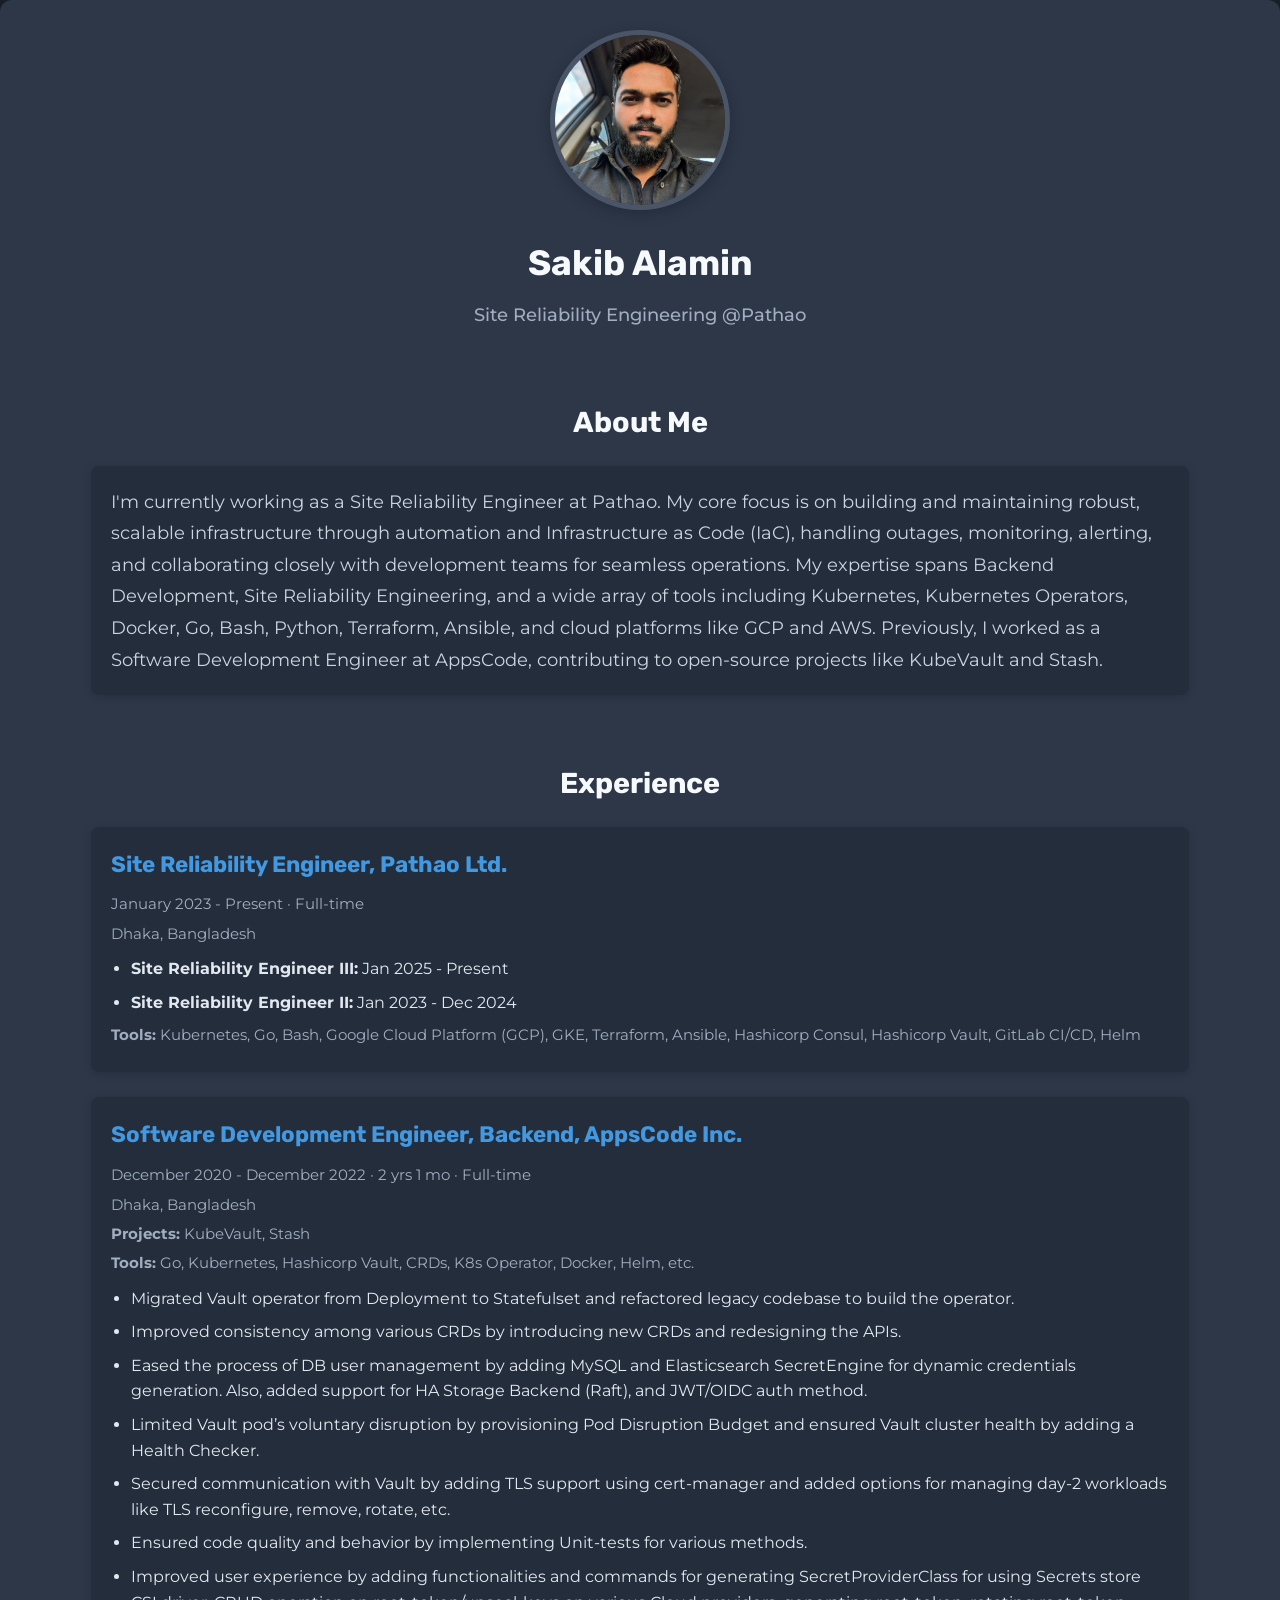
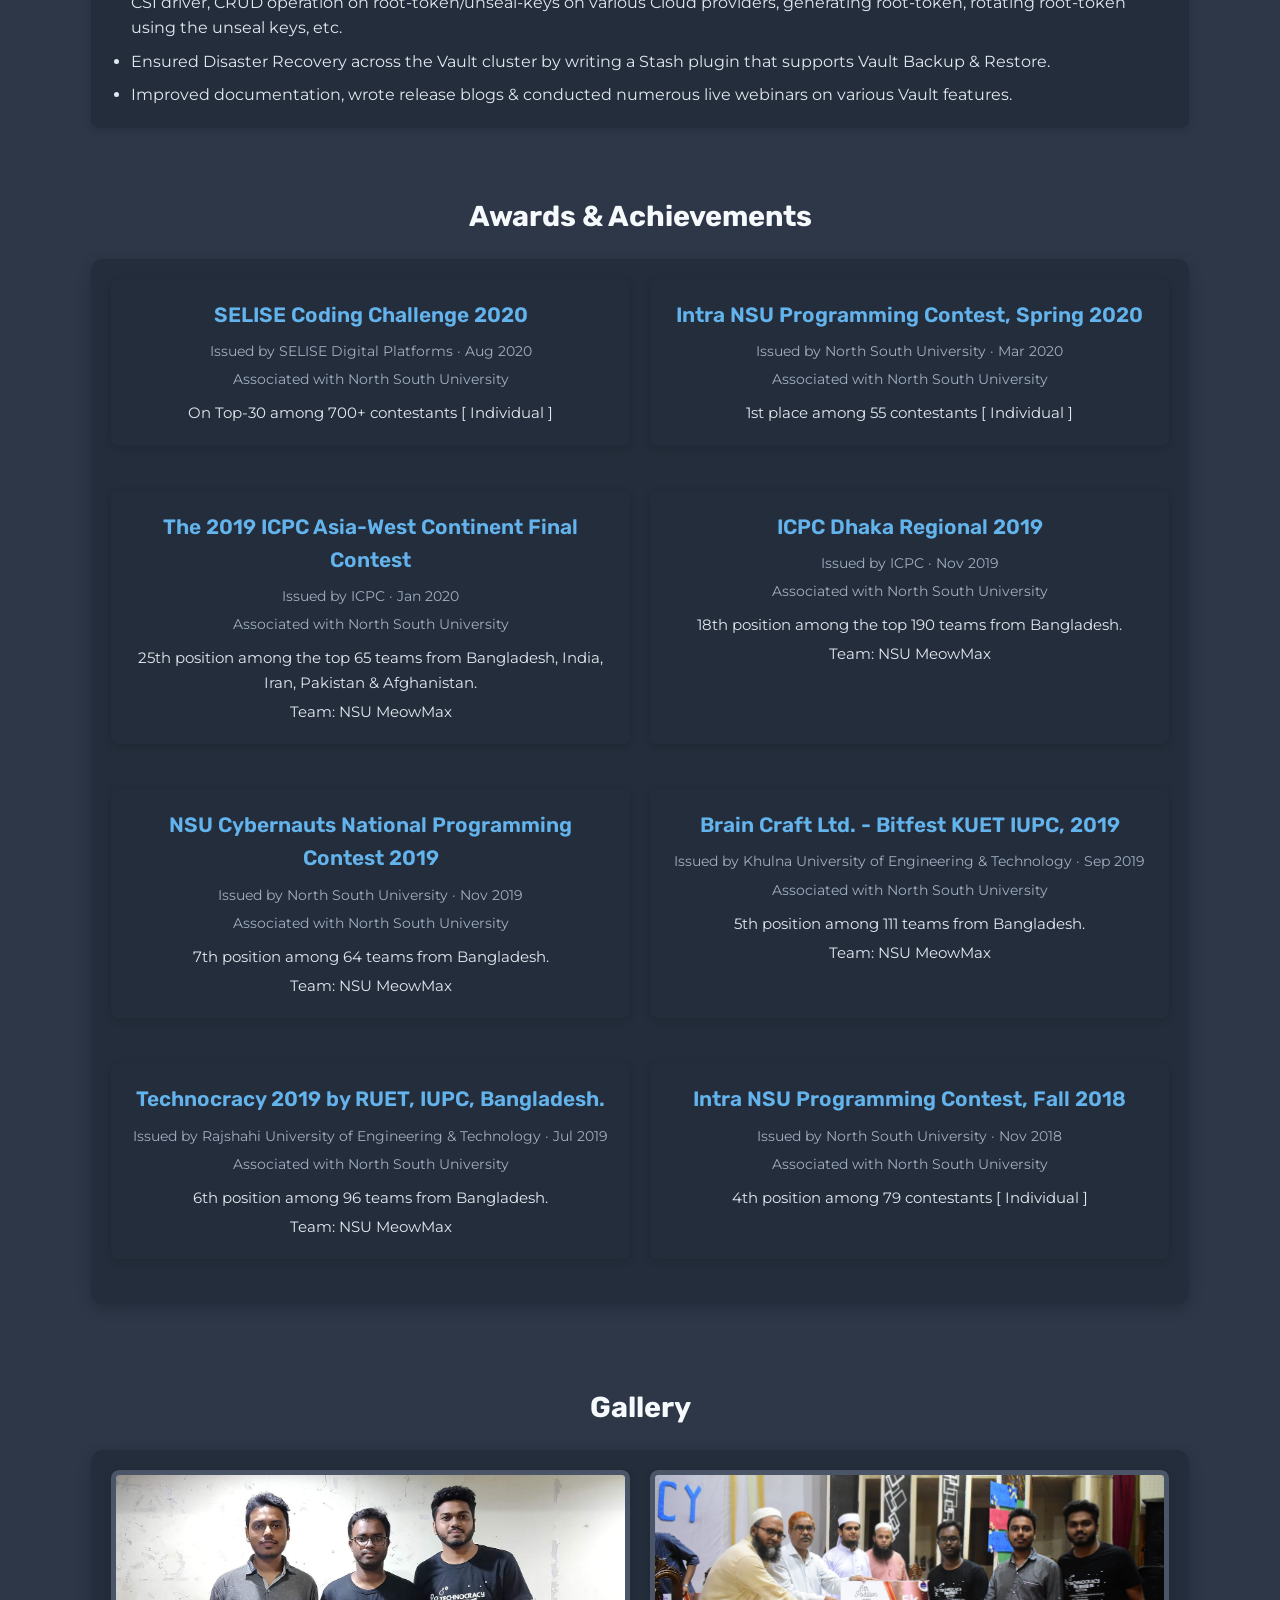
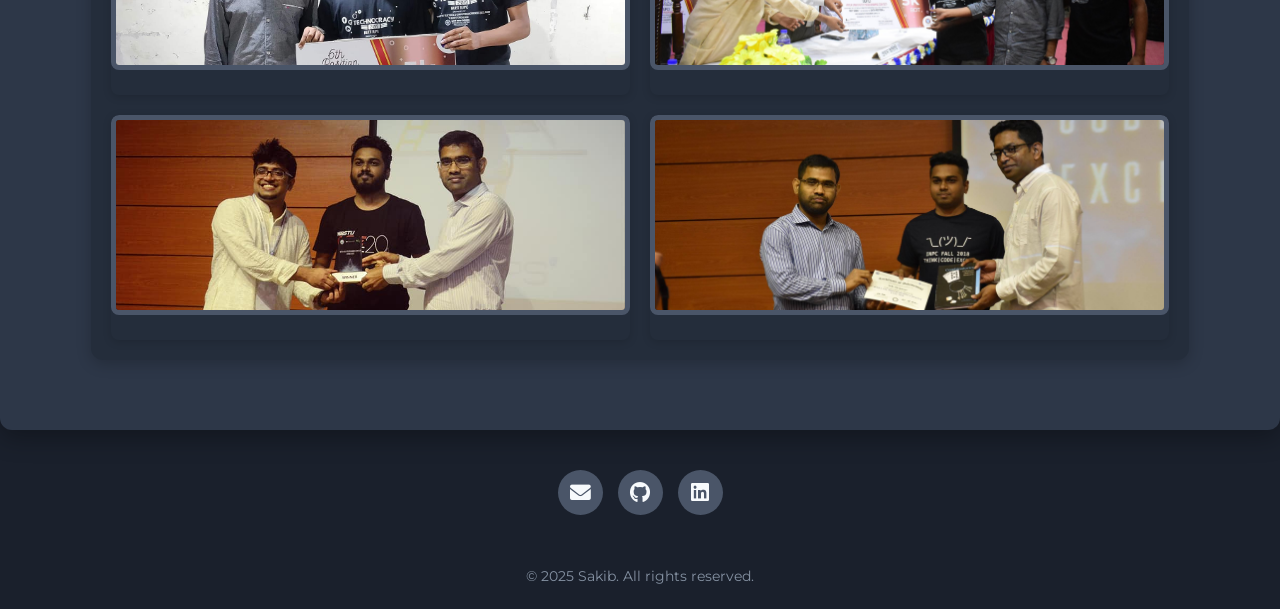
==== commit 8ab94d0f: "update 2025" ====
--- a/index.html
+++ b/index.html
@@ -21,10 +21,9 @@
           <h2 class="section-title">About Me</h2>
           <div class="about-me-box">
             <p class="about-text">
-              CS '20 Graduate from North South University and an ICPC Asia-West Continent Finalist.
-              I'm currently a Site Reliability Engineer at Pathao, where I focus on building and maintaining robust, scalable infrastructure.
+              I'm currently working as a Site Reliability Engineer at Pathao. My core focus is on building and maintaining robust, scalable infrastructure through automation and Infrastructure as Code (IaC), handling outages, monitoring, alerting, and collaborating closely with development teams for seamless operations.
+              My expertise spans Backend Development, Site Reliability Engineering, and a wide array of tools including Kubernetes, Kubernetes Operators, Docker, Go, Bash, Python, Terraform, Ansible, and cloud platforms like GCP and AWS.
               Previously, I worked as a Software Development Engineer at AppsCode, contributing to open-source projects like KubeVault and Stash.
-              My expertise spans Backend Development, Site Reliability Engineering, Kubernetes, Docker, Hashicorp Vault, Go, and cloud platforms like GCP.
             </p>
           </div>
 
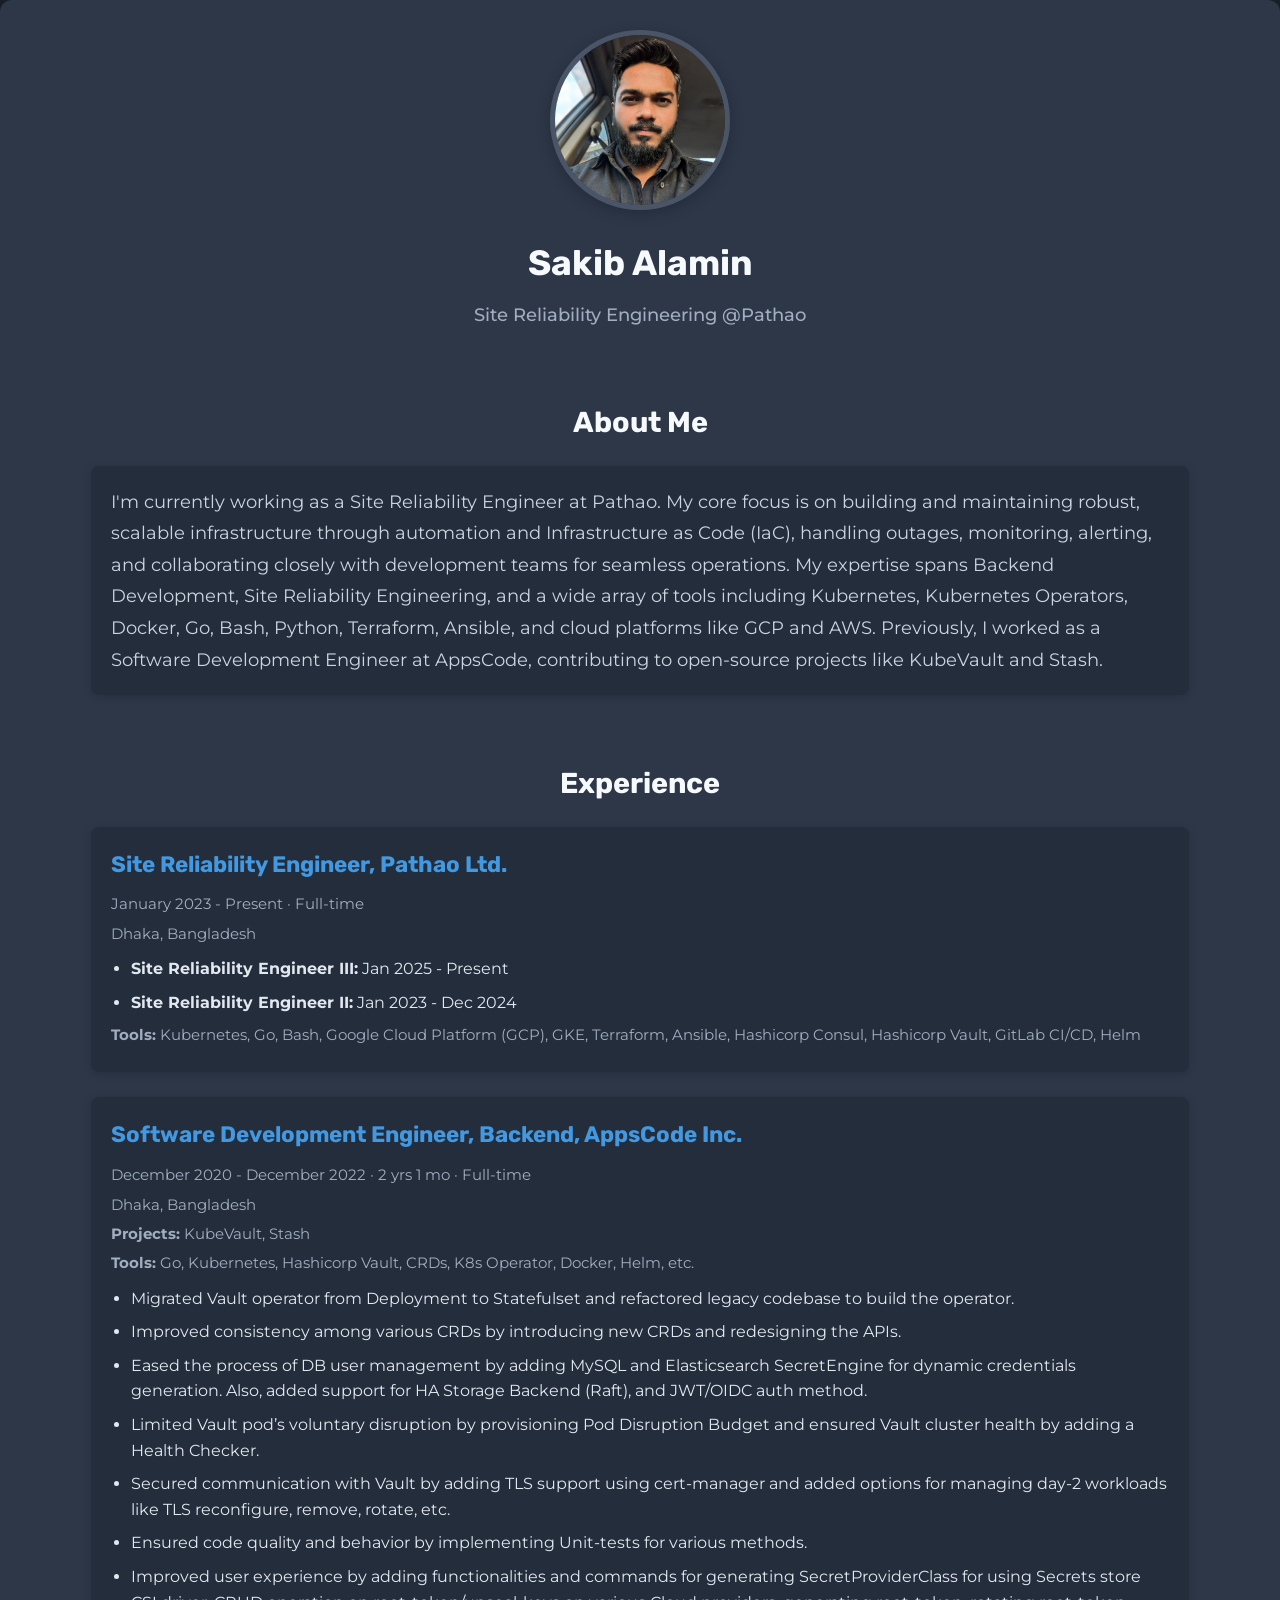
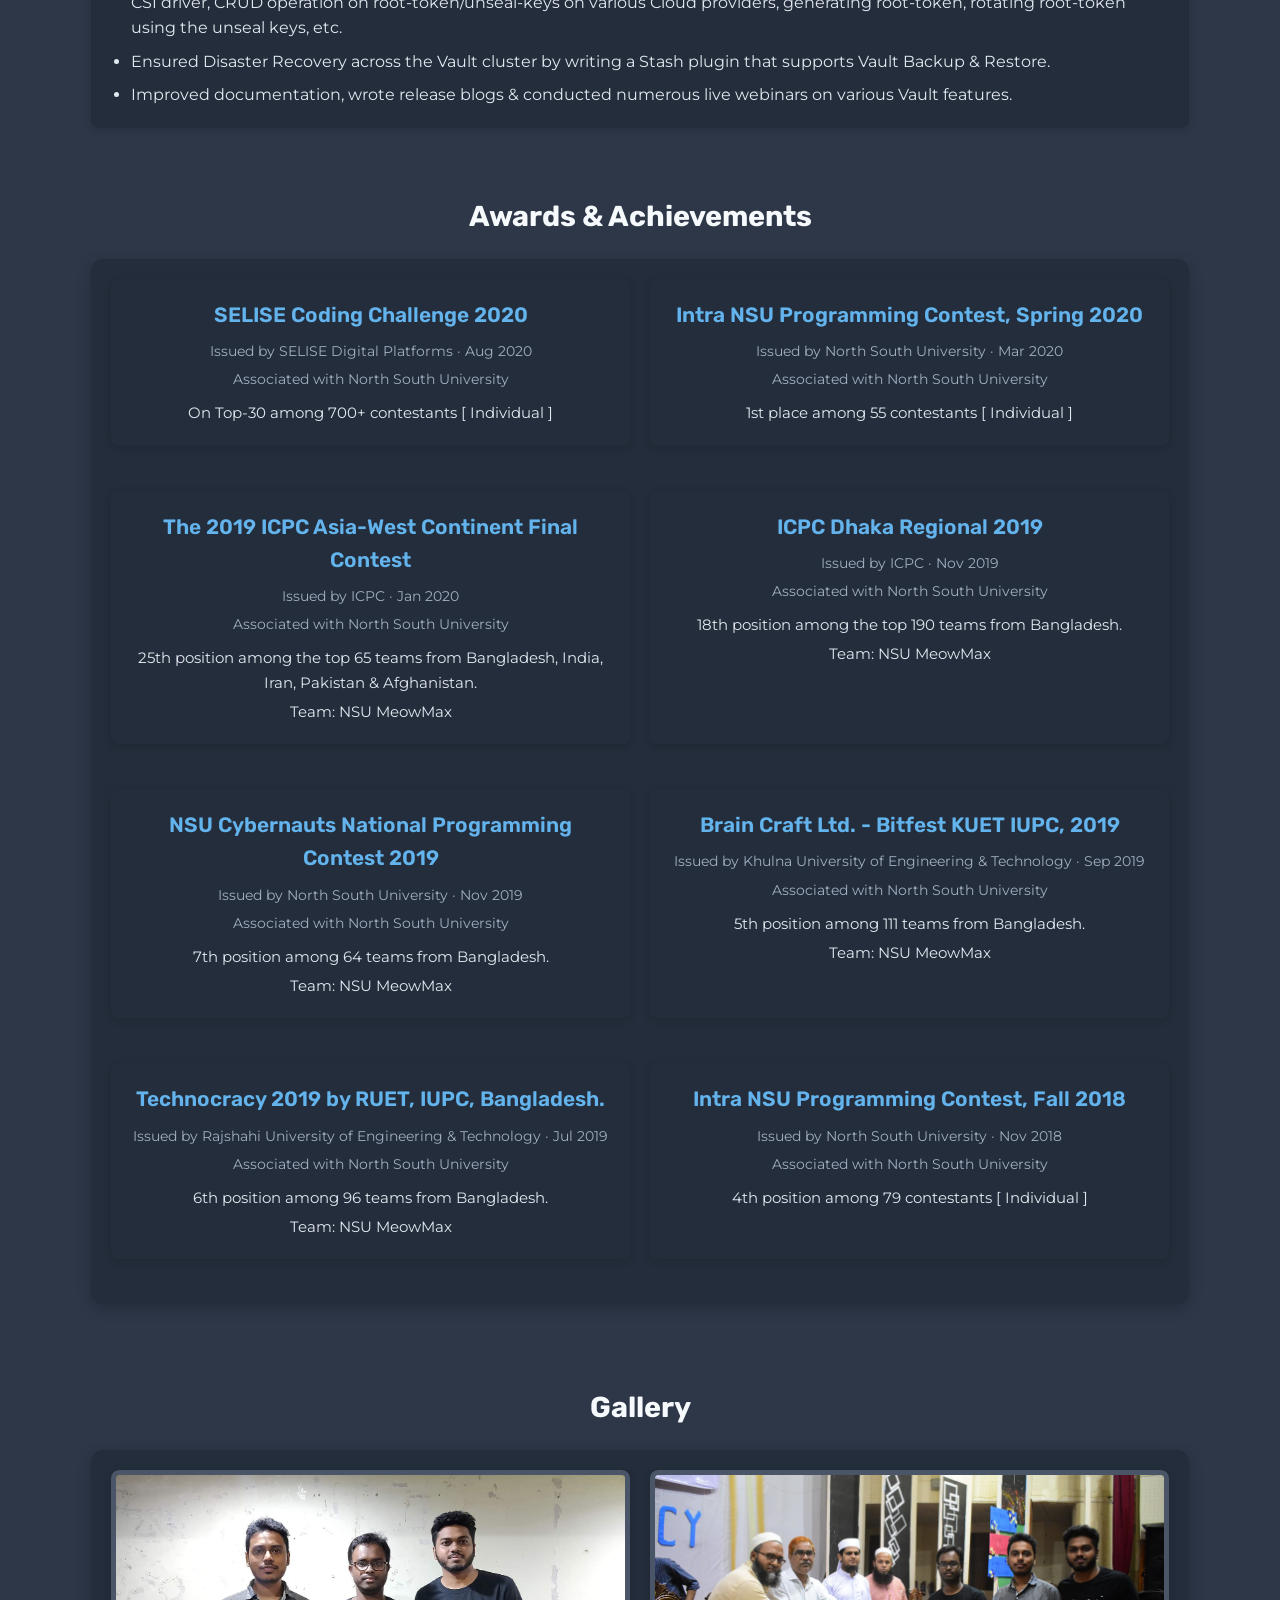
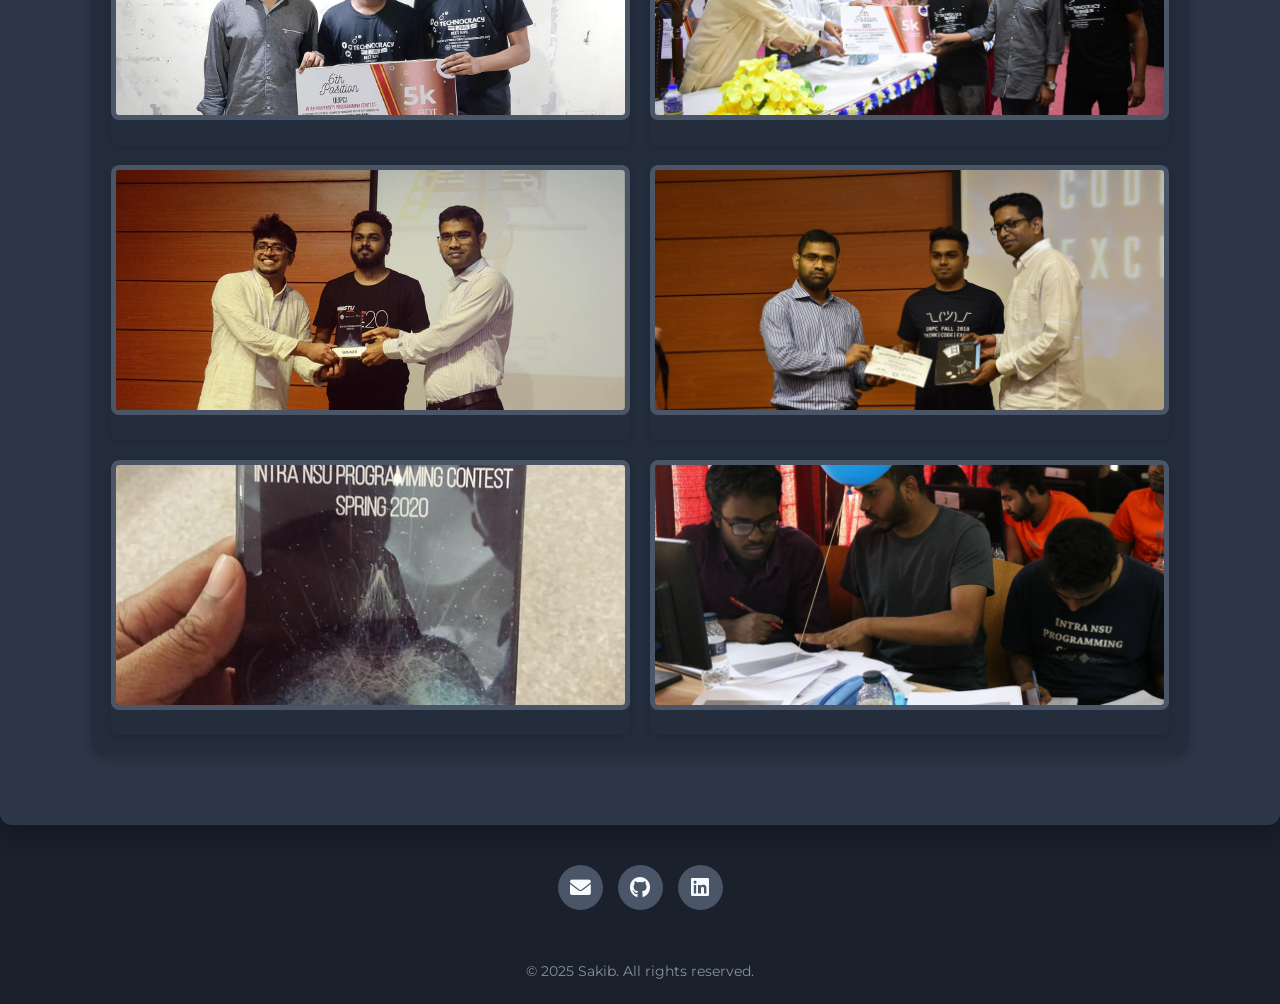
==== commit cbc6bce8: "update 2025" ====
--- a/index.html
+++ b/index.html
@@ -156,6 +156,12 @@
             <div class="gallery-item">
               <img src="images/image-4.jpg" alt="Description of image 4">
             </div>
+            <div class="gallery-item">
+              <img src="images/image-6.jpg" alt="Description of image 6">
+            </div>
+            <div class="gallery-item">
+              <img src="images/image-7.jpg" alt="Description of image 7">
+            </div>
             </div>
 
           </div> <div class="social-links">
--- a/css/style.css
+++ b/css/style.css
@@ -308,7 +308,7 @@
 /* This rule targets images specifically within the .image-gallery to override any broader image styles */
 .image-gallery .gallery-item img {
     width: 100%;
-    height: 200px; /* Fixed height for rectangular images, adjust as needed */
+    height: 250px; /* Fixed height for rectangular images, adjust as needed */
     object-fit: cover; /* Ensures images fill the space without distortion */
     display: block; /* Remove extra space below image */
     border-radius: 8px; /* Set to 8px for rectangular (or 0 for sharp) */
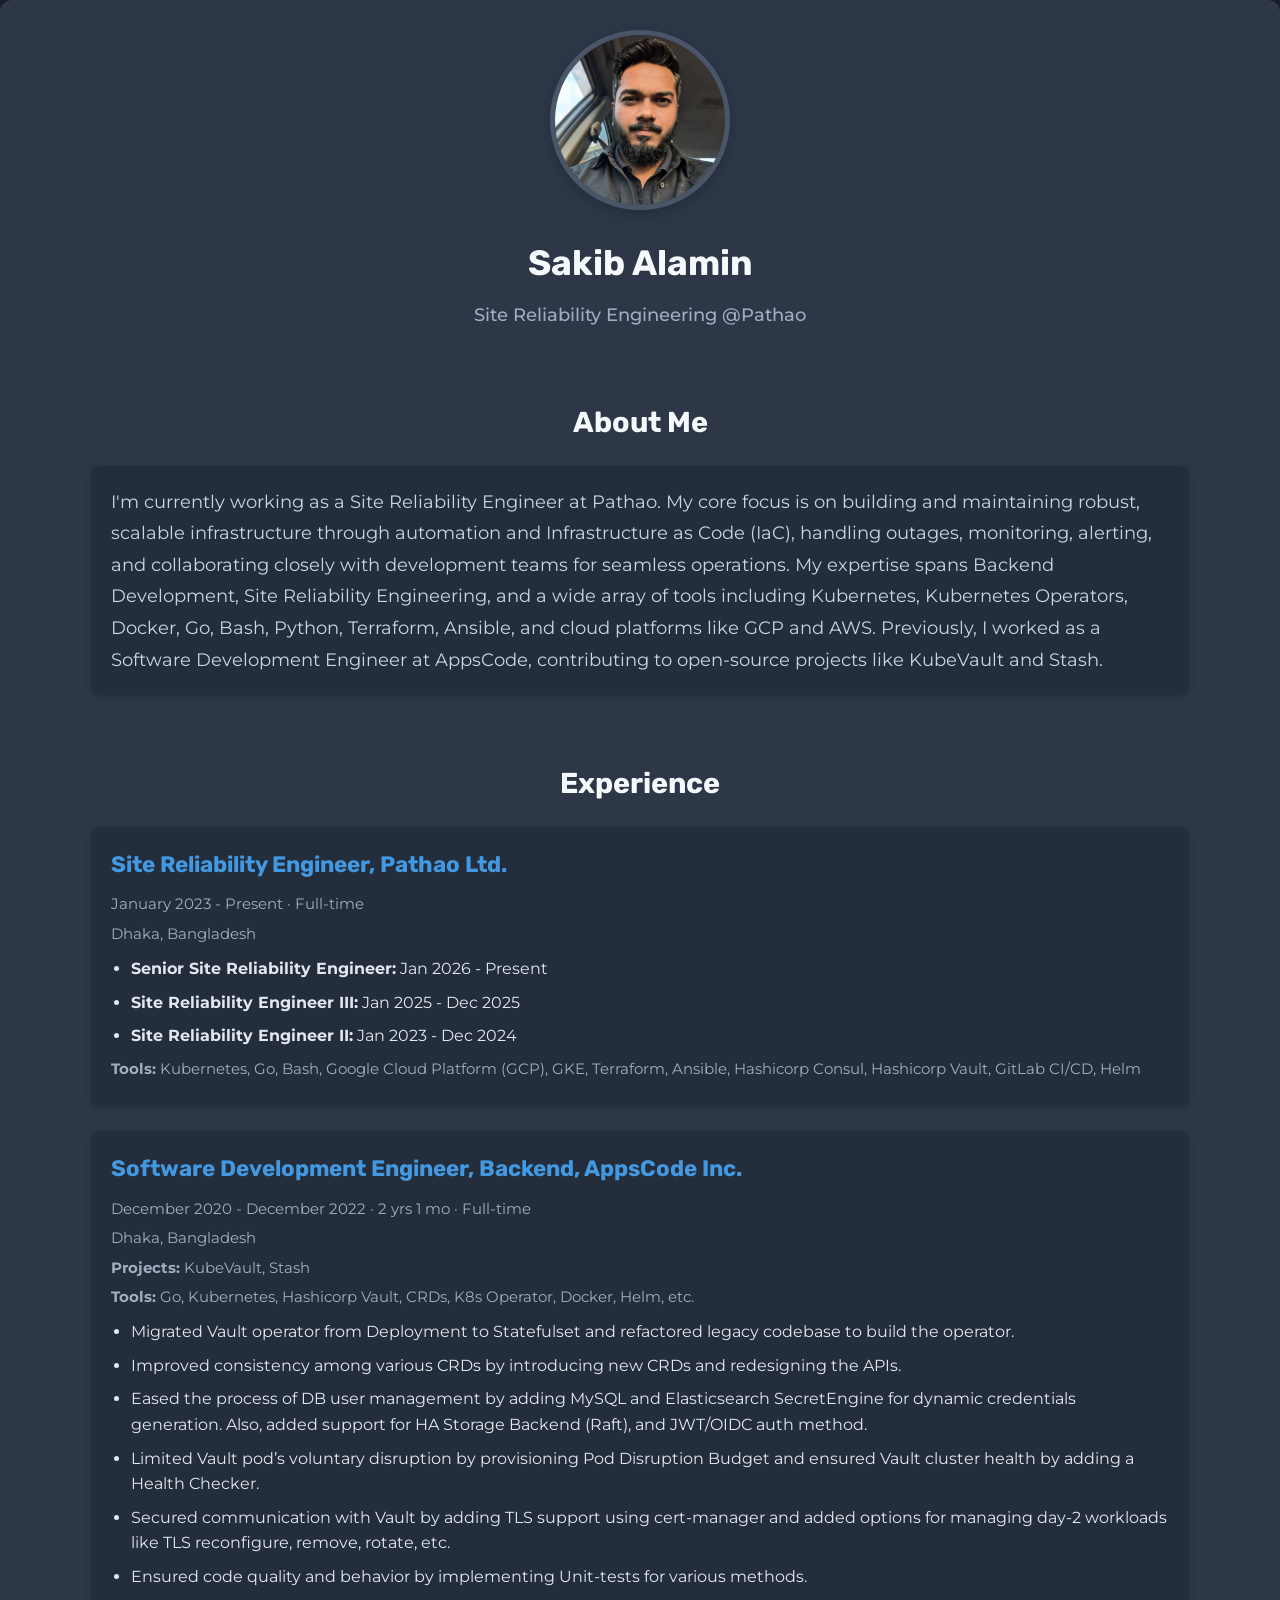
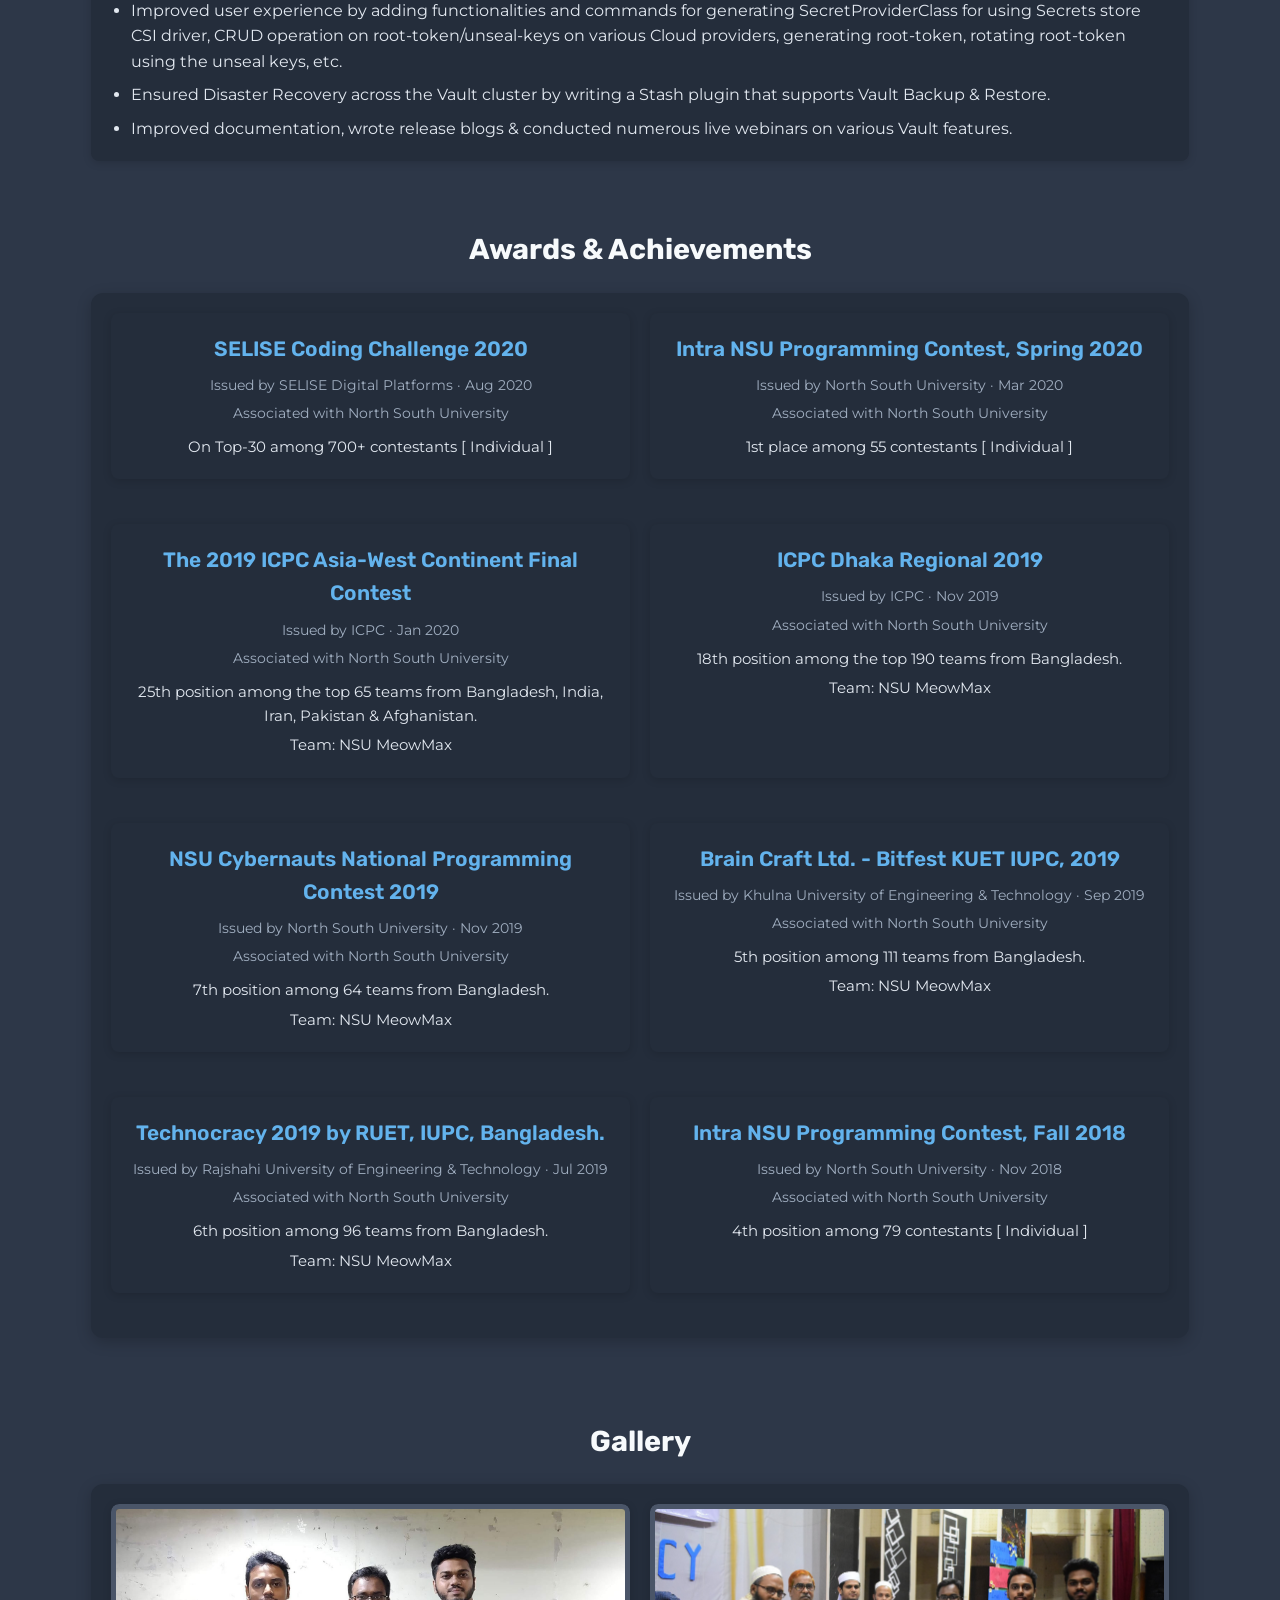
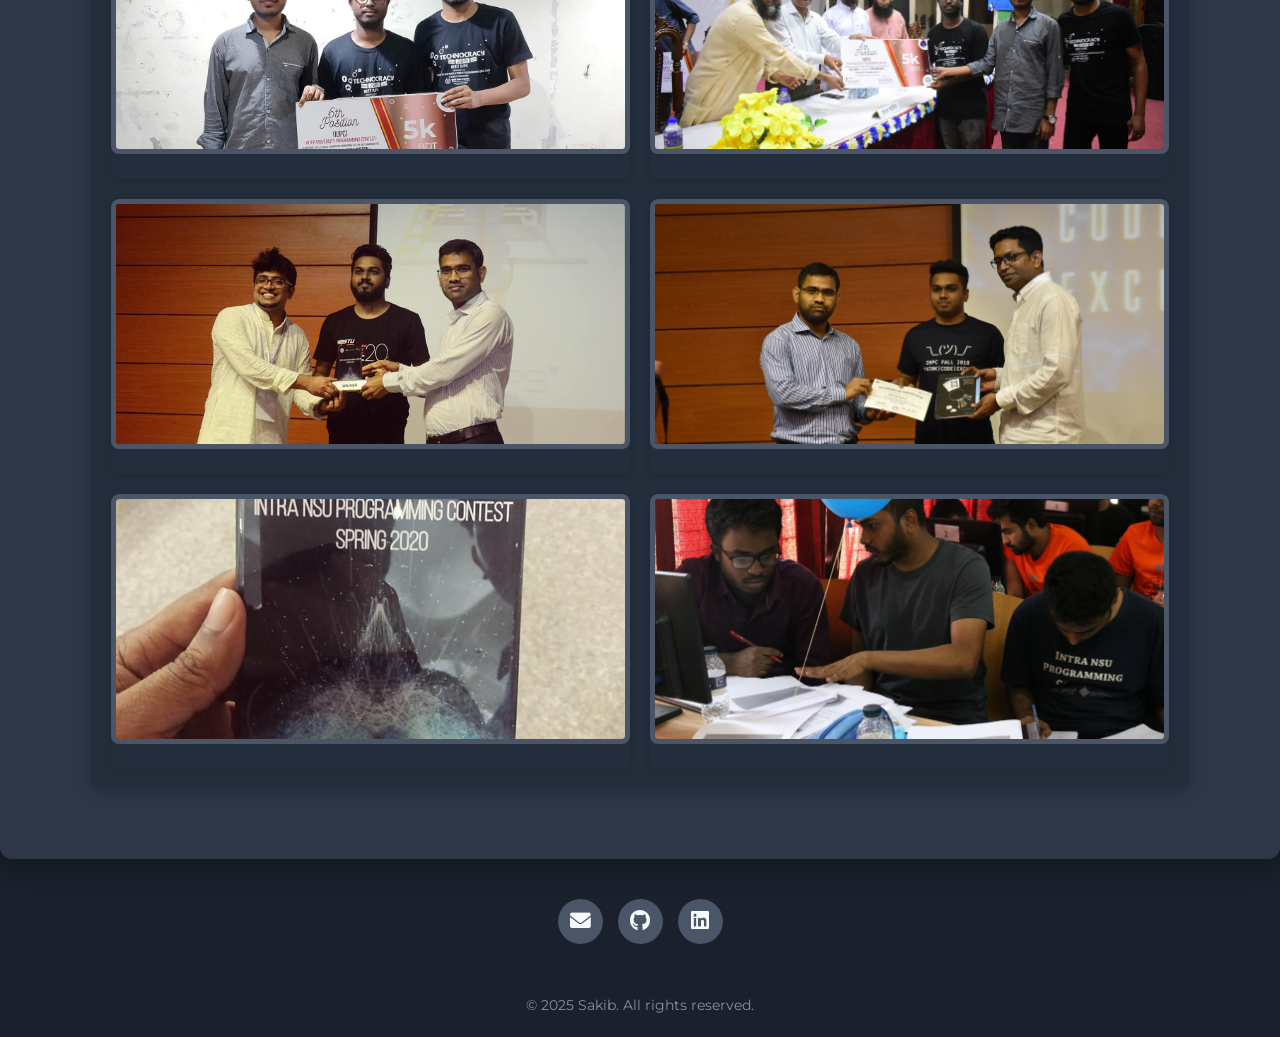
==== commit 273b8d39: "Update index.html" ====
--- a/index.html
+++ b/index.html
@@ -35,7 +35,8 @@
               <p class="job-duration">January 2023 - Present · Full-time</p>
               <p class="job-location">Dhaka, Bangladesh</p>
               <ul class="job-details">
-                <li><strong>Site Reliability Engineer III:</strong> Jan 2025 - Present</li>
+                <li><strong>Senior Site Reliability Engineer:</strong> Jan 2026 - Present</li>
+                <li><strong>Site Reliability Engineer III:</strong> Jan 2025 - Dec 2025</li>
                 <li><strong>Site Reliability Engineer II:</strong> Jan 2023 - Dec 2024</li>
               </ul>
               <p class="job-tools">
